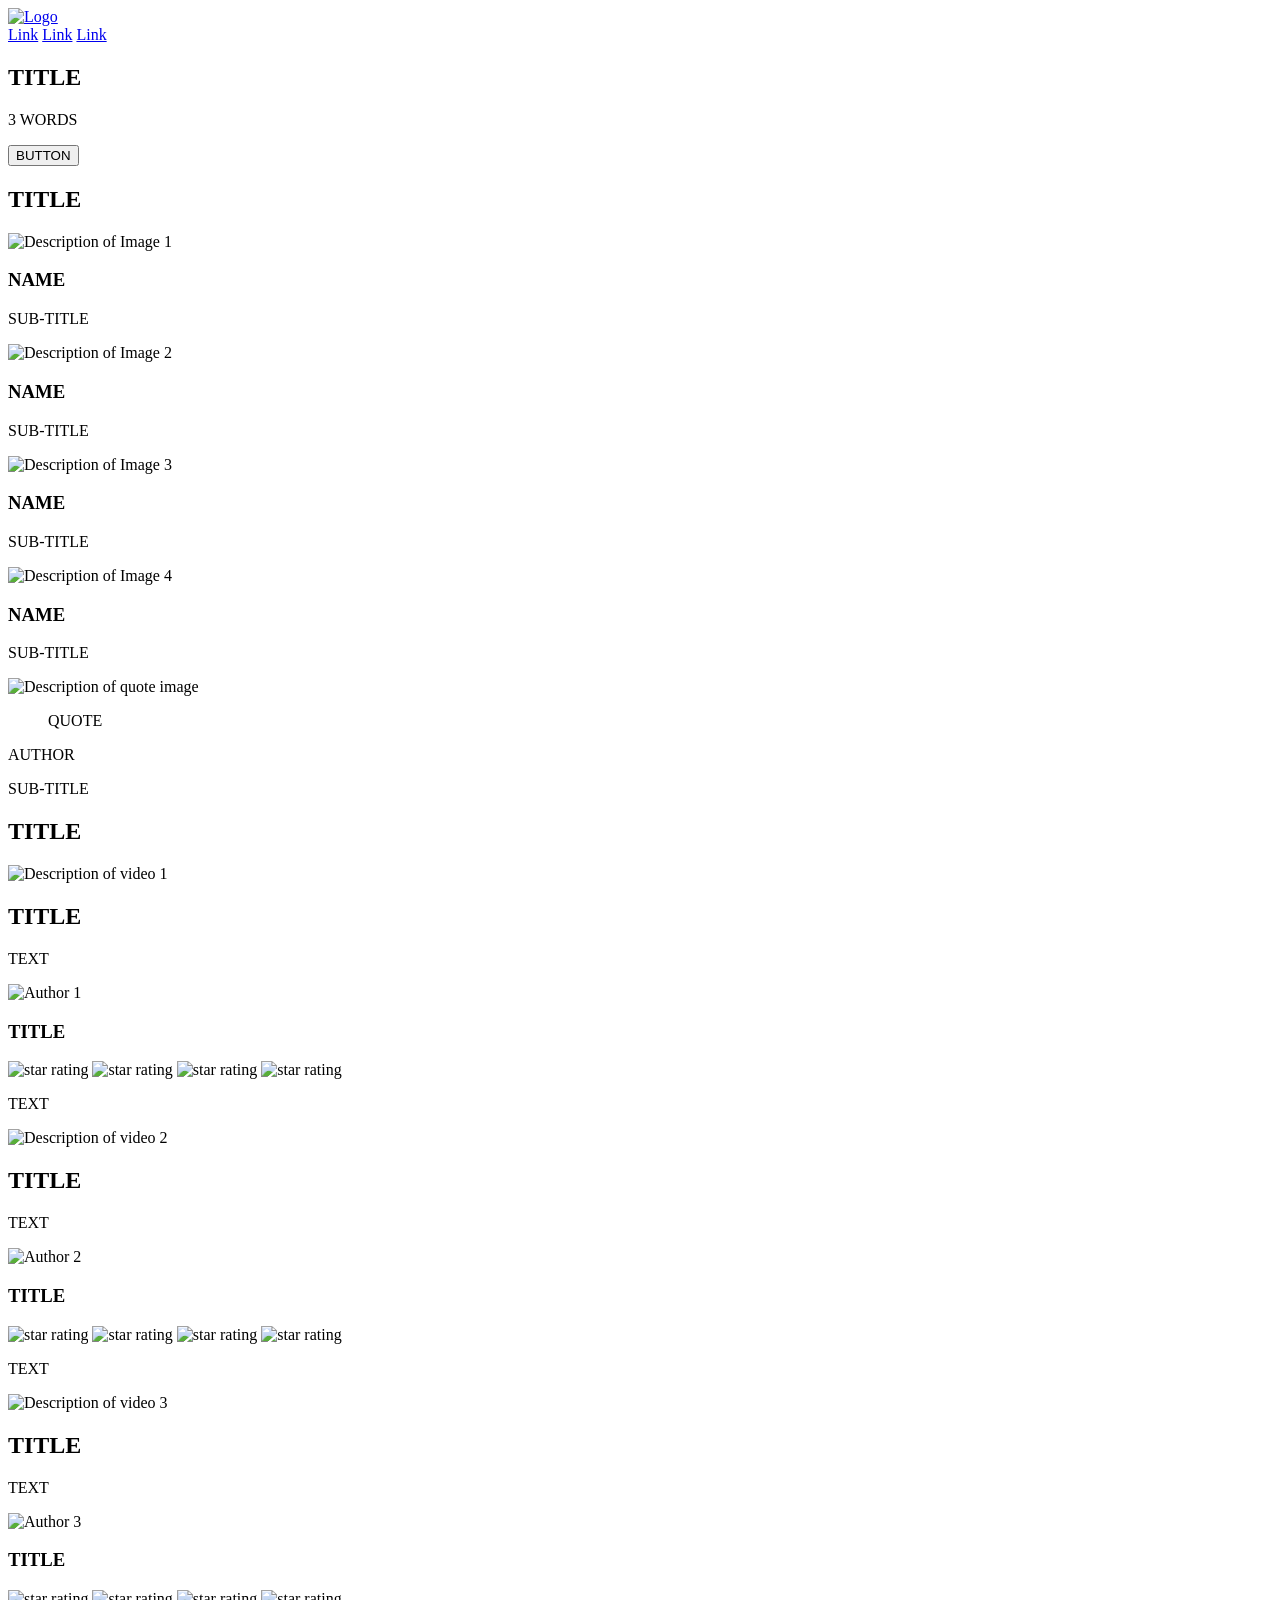
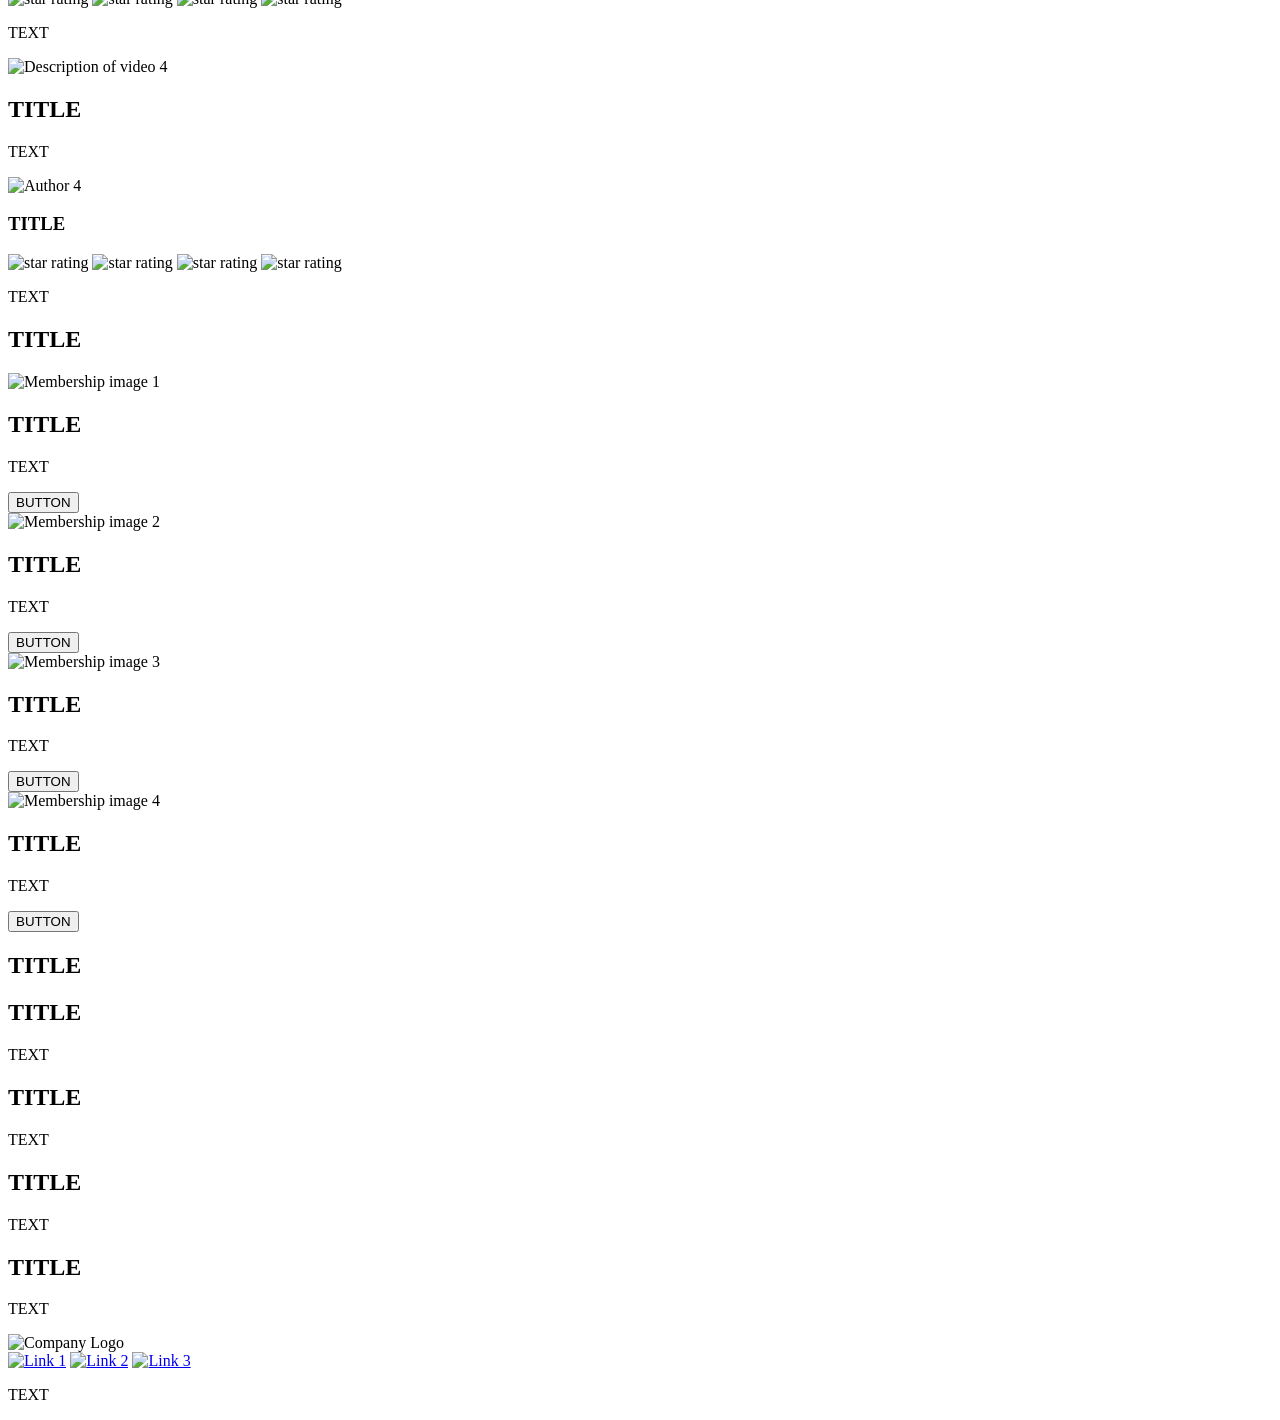
==== css_advanced/index.html @ 9d090d1f "adding exercise 0 css advanced" ====
<!DOCTYPE html>
<html lang="en">
  <head>
    <meta charset="UTF-8" />
    <meta name="viewport" content="width=device-width, initial-scale=1.0" />
    <title>Complete Web Page</title>
  </head>
  <body>
    <header>
      <a href="#">
        <img src="logo.png" alt="Logo" />
      </a>
      <nav>
        <a href="#">Link</a>
        <a href="#">Link</a>
        <a href="#">Link</a>
      </nav>
    </header>
    <main>
      <section>
        <div>
          <h1>TITLE</h1>
          <p>3 WORDS</p>
          <button>BUTTON</button>
        </div>
        <div>
          <h2>TITLE</h2>
          <div>
            <div>
              <img src="image1.jpg" alt="Description of Image 1" />
              <h3>NAME</h3>
              <p>SUB-TITLE</p>
            </div>
            <div>
              <img src="image2.jpg" alt="Description of Image 2" />
              <h3>NAME</h3>
              <p>SUB-TITLE</p>
            </div>
            <div>
              <img src="image3.jpg" alt="Description of Image 3" />
              <h3>NAME</h3>
              <p>SUB-TITLE</p>
            </div>
            <div>
              <img src="image4.jpg" alt="Description of Image 4" />
              <h3>NAME</h3>
              <p>SUB-TITLE</p>
            </div>
          </div>
        </div>
      </section>
      <section>
        <div>
          <img src="quote-image.jpg" alt="Description of quote image" />
          <div>
            <blockquote>QUOTE</blockquote>
            <p>AUTHOR</p>
            <p>SUB-TITLE</p>
          </div>
        </div>
      </section>
      <section>
        <h1>TITLE</h1>
        <div>
          <div>
            <img src="video1-image.jpg" alt="Description of video 1" />
            <h2>TITLE</h2>
            <p>TEXT</p>
            <div>
              <img src="author1.jpg" alt="Author 1" />
              <h3>TITLE</h3>
            </div>
            <div>
              <img src="star.jpg" alt="star rating" />
              <img src="star.jpg" alt="star rating" />
              <img src="star.jpg" alt="star rating" />
              <img src="star.jpg" alt="star rating" />
              <p>TEXT</p>
            </div>
          </div>
          <div>
            <img src="video2-image.jpg" alt="Description of video 2" />
            <h2>TITLE</h2>
            <p>TEXT</p>
            <div>
              <img src="author2.jpg" alt="Author 2" />
              <h3>TITLE</h3>
            </div>
            <div>
              <img src="star.jpg" alt="star rating" />
              <img src="star.jpg" alt="star rating" />
              <img src="star.jpg" alt="star rating" />
              <img src="star.jpg" alt="star rating" />
              <p>TEXT</p>
            </div>
          </div>
          <div>
            <img src="video3-image.jpg" alt="Description of video 3" />
            <h2>TITLE</h2>
            <p>TEXT</p>
            <div>
              <img src="author3.jpg" alt="Author 3" />
              <h3>TITLE</h3>
            </div>
            <div>
              <img src="star.jpg" alt="star rating" />
              <img src="star.jpg" alt="star rating" />
              <img src="star.jpg" alt="star rating" />
              <img src="star.jpg" alt="star rating" />
              <p>TEXT</p>
            </div>
          </div>
          <div>
            <img src="video4-image.jpg" alt="Description of video 4" />
            <h2>TITLE</h2>
            <p>TEXT</p>
            <div>
              <img src="author4.jpg" alt="Author 4" />
              <h3>TITLE</h3>
            </div>
            <div>
              <img src="star.jpg" alt="star rating" />
              <img src="star.jpg" alt="star rating" />
              <img src="star.jpg" alt="star rating" />
              <img src="star.jpg" alt="star rating" />
              <p>TEXT</p>
            </div>
          </div>
        </div>
      </section>
      <section>
        <h1>TITLE</h1>
        <div>
          <div>
            <img src="membership1.jpg" alt="Membership image 1" />
            <h2>TITLE</h2>
            <p>TEXT</p>
            <button>BUTTON</button>
          </div>
          <div>
            <img src="membership2.jpg" alt="Membership image 2" />
            <h2>TITLE</h2>
            <p>TEXT</p>
            <button>BUTTON</button>
          </div>
          <div>
            <img src="membership3.jpg" alt="Membership image 3" />
            <h2>TITLE</h2>
            <p>TEXT</p>
            <button>BUTTON</button>
          </div>
          <div>
            <img src="membership4.jpg" alt="Membership image 4" />
            <h2>TITLE</h2>
            <p>TEXT</p>
            <button>BUTTON</button>
          </div>
        </div>
      </section>
      <section>
        <h1>TITLE</h1>
        <div>
          <div>
            <div>
              <h2>TITLE</h2>
              <p>TEXT</p>
            </div>
            <div>
              <h2>TITLE</h2>
              <p>TEXT</p>
            </div>
          </div>
          <div>
            <div>
              <h2>TITLE</h2>
              <p>TEXT</p>
            </div>
            <div>
              <h2>TITLE</h2>
              <p>TEXT</p>
            </div>
          </div>
        </div>
      </section>
    </main>
    <footer>
      <div>
        <div>
          <img src="logo.png" alt="Company Logo" />
          <div>
            <a href="#"><img src="image1.png" alt="Link 1" /></a>
            <a href="#"><img src="image2.png" alt="Link 2" /></a>
            <a href="#"><img src="image3.png" alt="Link 3" /></a>
          </div>
        </div>
        <p>TEXT</p>
      </div>
    </footer>
  </body>
</html>
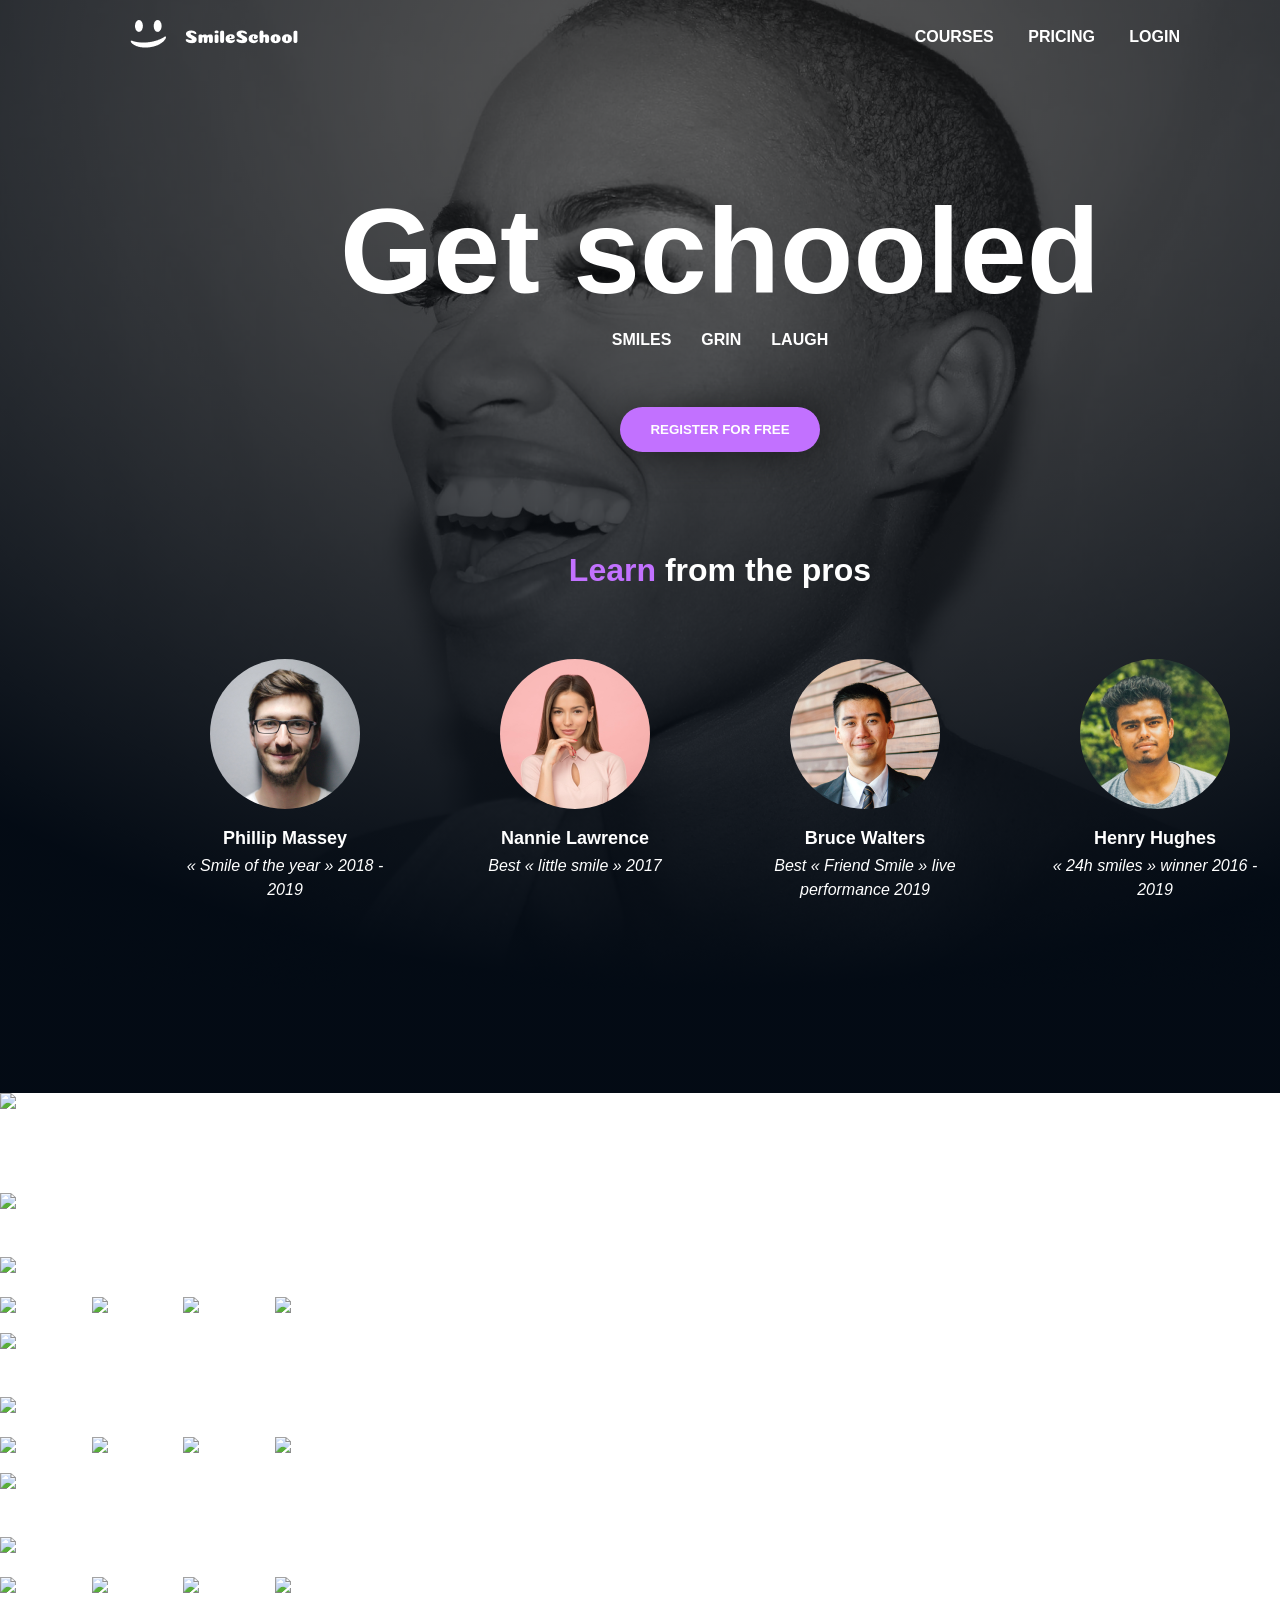
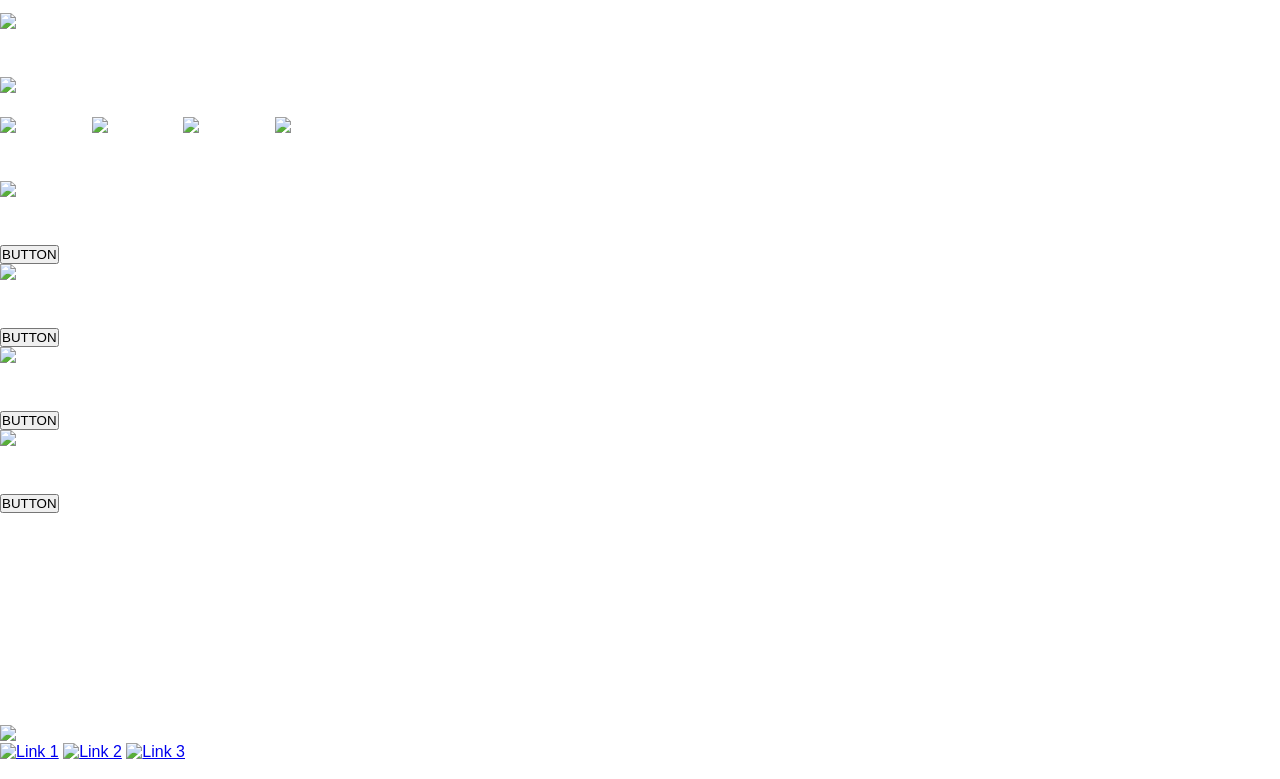
==== commit 8bea210c: "adding exercise 2 css advanced" ====
--- a/css_advanced/index.html
+++ b/css_advanced/index.html
@@ -3,48 +3,55 @@
   <head>
     <meta charset="UTF-8" />
     <meta name="viewport" content="width=device-width, initial-scale=1.0" />
-    <title>Complete Web Page</title>
+    <title>Smile School Website</title>
+    <link rel="stylesheet" href="styles.css" />
   </head>
   <body>
     <header>
-      <a href="#">
-        <img src="logo.png" alt="Logo" />
-      </a>
-      <nav>
-        <a href="#">Link</a>
-        <a href="#">Link</a>
-        <a href="#">Link</a>
-      </nav>
+      <div>
+        <a href="#">
+          <img src="./images/logo.png" alt="Logo" />
+        </a>
+      </div>
+      <div>
+        <a href="#">COURSES</a>
+        <a href="#">PRICING</a>
+        <a href="#">LOGIN</a>
+      </div>
     </header>
     <main>
-      <section>
-        <div>
-          <h1>TITLE</h1>
-          <p>3 WORDS</p>
-          <button>BUTTON</button>
-        </div>
-        <div>
-          <h2>TITLE</h2>
-          <div>
-            <div>
-              <img src="image1.jpg" alt="Description of Image 1" />
-              <h3>NAME</h3>
-              <p>SUB-TITLE</p>
-            </div>
-            <div>
-              <img src="image2.jpg" alt="Description of Image 2" />
-              <h3>NAME</h3>
-              <p>SUB-TITLE</p>
-            </div>
-            <div>
-              <img src="image3.jpg" alt="Description of Image 3" />
-              <h3>NAME</h3>
-              <p>SUB-TITLE</p>
-            </div>
-            <div>
-              <img src="image4.jpg" alt="Description of Image 4" />
-              <h3>NAME</h3>
-              <p>SUB-TITLE</p>
+      <section class="top-section">
+        <div>
+          <h1>Get schooled</h1>
+          <div class="top-section-text">
+            <p>SMILES</p>
+            <p>GRIN</p>
+            <p>LAUGH</p>
+          </div>
+          <button class="register-btn">REGISTER FOR FREE</button>
+        </div>
+        <div class="learn-section">
+          <h2 class="learn-title"><span>Learn</span> from the pros</h2>
+          <div class="pros-container">
+            <div class="pro-card">
+              <img src="./images/philip.png" alt="Phillip Massey" />
+              <h3>Phillip Massey</h3>
+              <p>« Smile of the year » 2018 - 2019</p>
+            </div>
+            <div class="pro-card">
+              <img src="./images/nannie.png" alt="Nannie Lawrence" />
+              <h3>Nannie Lawrence</h3>
+              <p>Best « little smile » 2017</p>
+            </div>
+            <div class="pro-card">
+              <img src="./images/bruce.png" alt="Bruce Walters" />
+              <h3>Bruce Walters</h3>
+              <p>Best « Friend Smile » live performance 2019</p>
+            </div>
+            <div class="pro-card">
+              <img src="./images/henry.png" alt="Henry Hughes" />
+              <h3>Henry Hughes</h3>
+              <p>« 24h smiles » winner 2016 - 2019</p>
             </div>
           </div>
         </div>
--- a/css_advanced/styles.css
+++ b/css_advanced/styles.css
@@ -0,0 +1,152 @@
+/* General Styles */
+
+* {
+  margin: 0;
+  padding: 0;
+  box-sizing: border-box;
+}
+
+/* Body Styles */
+
+body {
+  font-family: "Source Sans Pro", sans-serif;
+  color: white;
+}
+
+/* Header Styles */
+header {
+  padding: 20px 100px;
+  display: flex;
+  justify-content: space-between;
+  align-items: center;
+  position: absolute;
+  width: 100%;
+  z-index: 1;
+}
+
+header img {
+  height: 30px;
+}
+
+header div a {
+  text-decoration: none;
+  color: white;
+  margin-left: 30px;
+  font-weight: 700;
+}
+
+/* Get started section styles */
+main section:first-child {
+  background: linear-gradient(rgba(0, 0, 0, 0.5), rgba(0, 0, 0, 0.5)),
+    url("./images/background.png");
+  background-repeat: no-repeat;
+  background-size: cover;
+  background-position: center;
+  min-height: 100vh;
+  display: flex;
+  flex-direction: column;
+  justify-content: center;
+  align-items: center;
+  text-align: center;
+  position: relative;
+}
+
+main section:first-child h1 {
+  font-size: 120px;
+  font-weight: bold;
+  margin: 0;
+  line-height: 1;
+}
+
+.top-section {
+  background-image: url("./images/Background.png");
+  background-size: cover;
+  background-position: center;
+  background-repeat: no-repeat;
+  position: absolute;
+  width: 1440px;
+  height: 1093px;
+  left: 0px;
+  top: 0px;
+  background: radial-gradient(
+      85.9% 85.9% at 50% 14.1%,
+      rgba(41, 48, 61, 0.0001) 0%,
+      #071629 100%
+    ),
+    #000000;
+  background-blend-mode: normal, color;
+}
+
+.top-section-text {
+  display: flex;
+  justify-content: center;
+  gap: 30px;
+  margin: 20px 0;
+}
+
+.top-section-text p {
+  font-weight: bold;
+  font-size: 16px;
+}
+
+button.register-btn {
+  background: #c271ff;
+  border: none;
+  border-radius: 25px;
+  padding: 15px 30px;
+  color: white;
+  font-weight: bold;
+  margin-top: 38px;
+  cursor: pointer;
+  filter: drop-shadow(0px 2px 20px rgba(0, 0, 0, 0.5));
+}
+
+/* Learn from pros section */
+.learn-section {
+  margin-top: 100px;
+  text-align: center;
+  color: white;
+}
+
+.learn-title {
+  font-size: 32px;
+  margin-bottom: 70px;
+}
+
+.learn-title span {
+  color: #c271ff;
+}
+
+.pros-container {
+  display: flex;
+  justify-content: center;
+  gap: 70px;
+  max-width: 1200px;
+  margin: 0 auto;
+  padding: 0 20px;
+}
+
+.pro-card {
+  width: 220px;
+}
+
+.pro-card img {
+  width: 150px;
+  height: 150px;
+  border-radius: 50%;
+  margin-bottom: 15px;
+  object-fit: cover;
+}
+
+.pro-card h3 {
+  color: white;
+  font-size: 18px;
+  margin-bottom: 5px;
+}
+
+.pro-card p {
+  color: white;
+  font-style: italic;
+  font-size: 16px;
+  line-height: 1.5;
+}
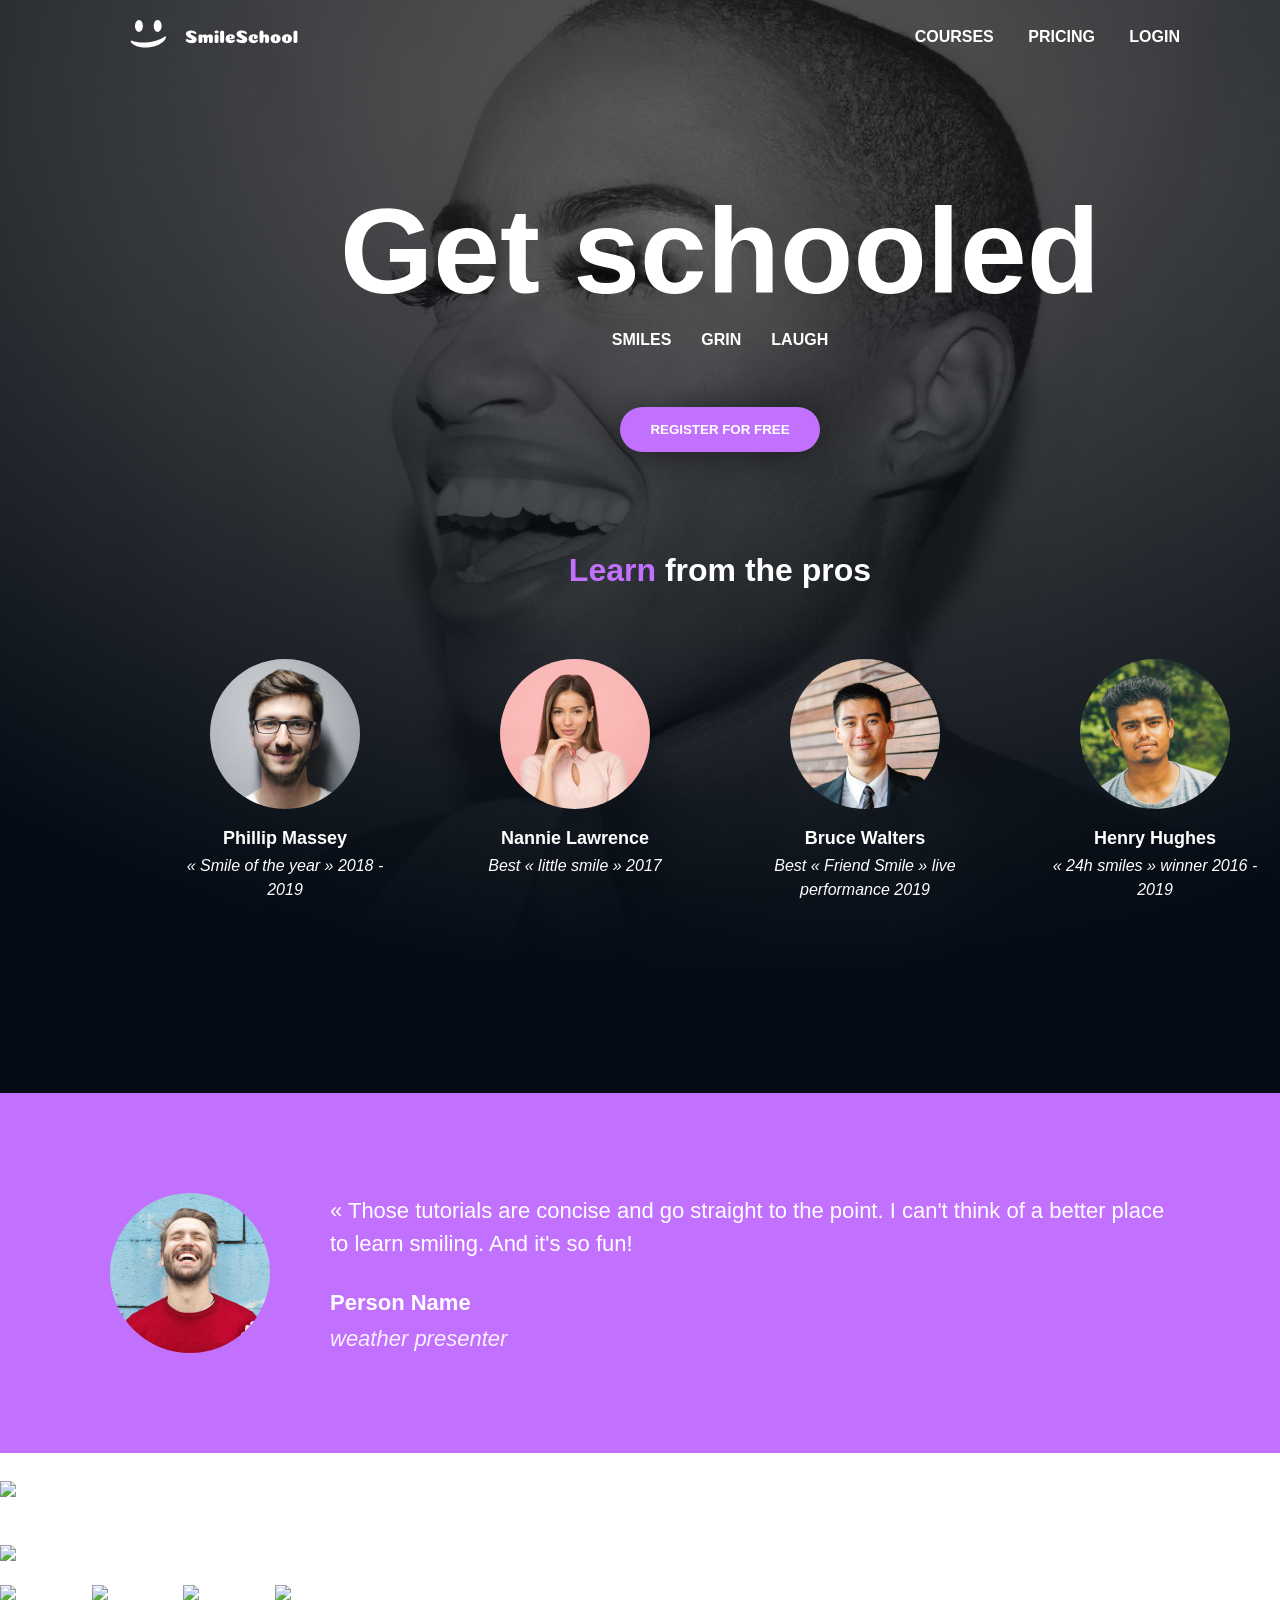
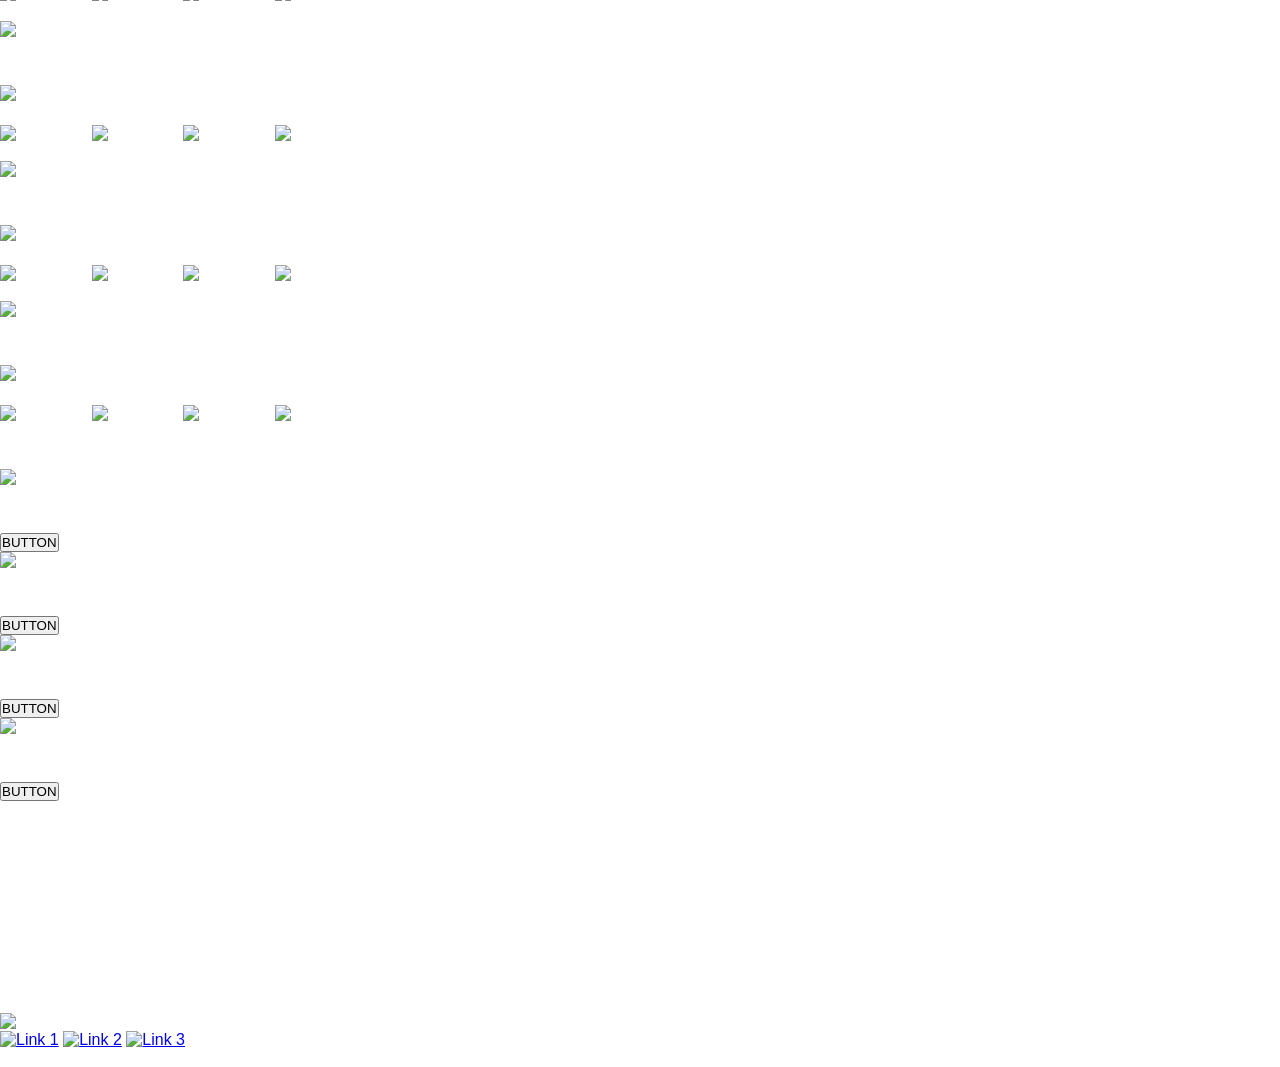
==== commit 9794d605: "adding exercise 3 css advanced" ====
--- a/css_advanced/index.html
+++ b/css_advanced/index.html
@@ -56,13 +56,16 @@
           </div>
         </div>
       </section>
-      <section>
-        <div>
-          <img src="quote-image.jpg" alt="Description of quote image" />
-          <div>
-            <blockquote>QUOTE</blockquote>
-            <p>AUTHOR</p>
-            <p>SUB-TITLE</p>
+      <section class="second-section">
+        <div class="quote-container">
+          <img src="./images/quote.png" alt="Quote Image Guy" />
+          <div class="quote-content">
+            <p class="quote-text">
+              « Those tutorials are concise and go straight to the point. I
+              can't think of a better place to learn smiling. And it's so fun!
+            </p>
+            <p class="author-name">Person Name</p>
+            <p class="author-title">weather presenter</p>
           </div>
         </div>
       </section>
--- a/css_advanced/styles.css
+++ b/css_advanced/styles.css
@@ -14,6 +14,7 @@
 }
 
 /* Header Styles */
+
 header {
   padding: 20px 100px;
   display: flex;
@@ -36,6 +37,7 @@
 }
 
 /* Get started section styles */
+
 main section:first-child {
   background: linear-gradient(rgba(0, 0, 0, 0.5), rgba(0, 0, 0, 0.5)),
     url("./images/background.png");
@@ -102,6 +104,7 @@
 }
 
 /* Learn from pros section */
+
 .learn-section {
   margin-top: 100px;
   text-align: center;
@@ -150,3 +153,48 @@
   font-size: 16px;
   line-height: 1.5;
 }
+
+/* Quote section styles */
+
+.second-section {
+  background: #c271ff;
+  padding: 100px 0;
+}
+
+.quote-container {
+  max-width: 1100px;
+  margin: 0 auto;
+  display: flex;
+  align-items: center;
+  gap: 60px;
+  padding: 0 20px;
+}
+
+.quote-container img {
+  width: 160px;
+  height: 160px;
+  border-radius: 50%;
+  object-fit: cover;
+}
+
+.quote-content {
+  flex: 1;
+}
+
+.quote-text {
+  font-size: 22px;
+  line-height: 1.5;
+  margin-bottom: 30px;
+}
+
+.author-name {
+  font-weight: bold;
+  font-size: 22px;
+  margin-bottom: 10px;
+}
+
+.author-title {
+  font-style: italic;
+  font-size: 22px;
+  opacity: 0.9;
+}
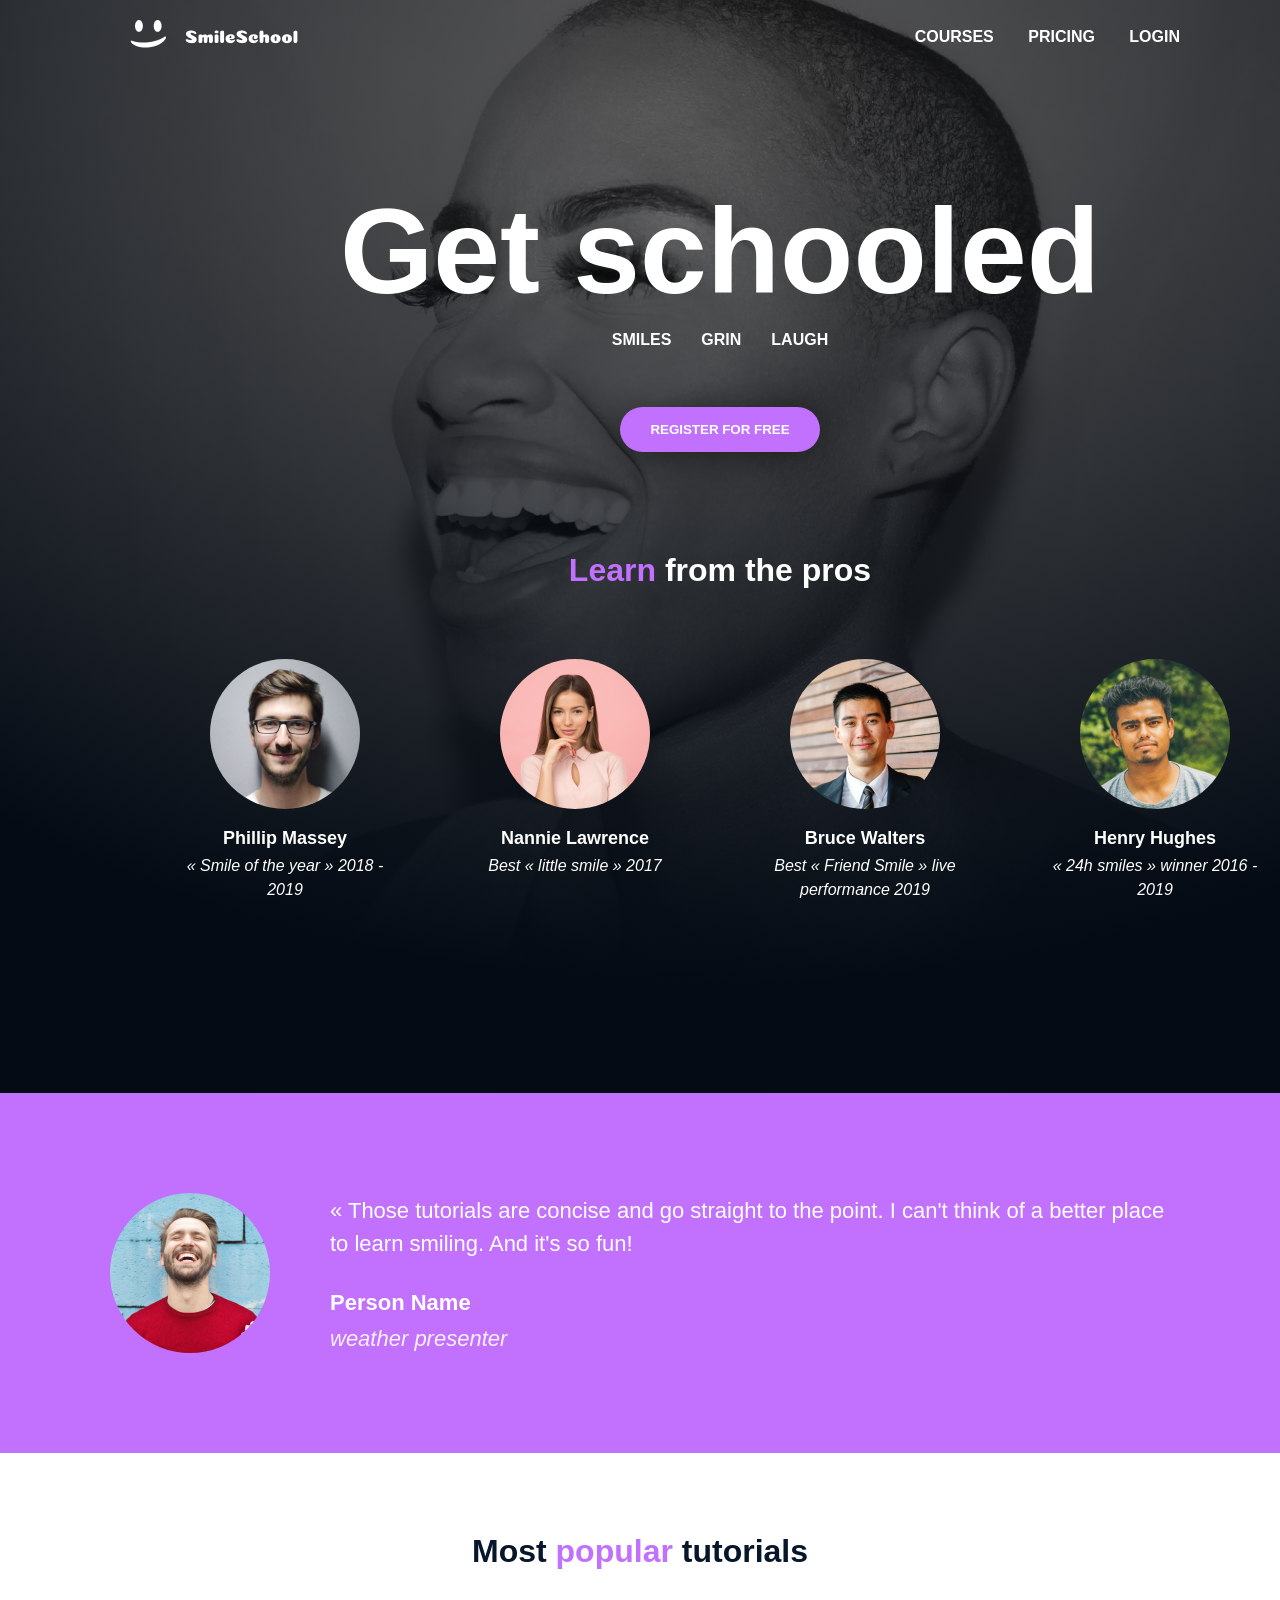
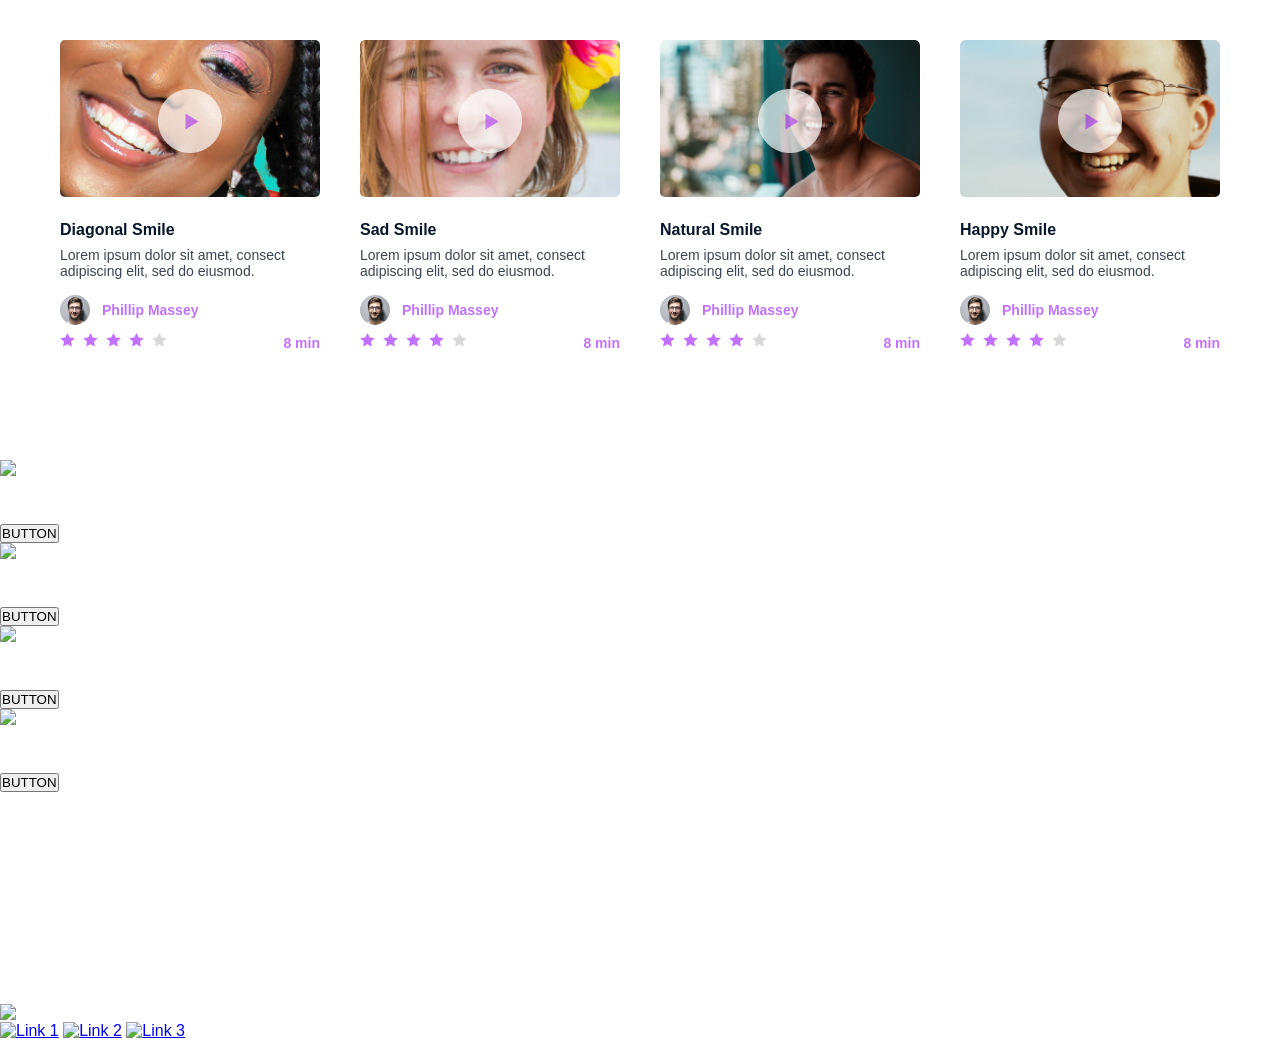
==== commit 1759dfbe: "adding exercise 4 css advanced" ====
--- a/css_advanced/index.html
+++ b/css_advanced/index.html
@@ -34,22 +34,22 @@
           <h2 class="learn-title"><span>Learn</span> from the pros</h2>
           <div class="pros-container">
             <div class="pro-card">
-              <img src="./images/philip.png" alt="Phillip Massey" />
+              <img src="./images/image1.png" alt="Phillip Massey" />
               <h3>Phillip Massey</h3>
               <p>« Smile of the year » 2018 - 2019</p>
             </div>
             <div class="pro-card">
-              <img src="./images/nannie.png" alt="Nannie Lawrence" />
+              <img src="./images/image2.png" alt="Nannie Lawrence" />
               <h3>Nannie Lawrence</h3>
               <p>Best « little smile » 2017</p>
             </div>
             <div class="pro-card">
-              <img src="./images/bruce.png" alt="Bruce Walters" />
+              <img src="./images/image3.png" alt="Bruce Walters" />
               <h3>Bruce Walters</h3>
               <p>Best « Friend Smile » live performance 2019</p>
             </div>
             <div class="pro-card">
-              <img src="./images/henry.png" alt="Henry Hughes" />
+              <img src="./images/image4.png" alt="Henry Hughes" />
               <h3>Henry Hughes</h3>
               <p>« 24h smiles » winner 2016 - 2019</p>
             </div>
@@ -69,71 +69,91 @@
           </div>
         </div>
       </section>
-      <section>
-        <h1>TITLE</h1>
-        <div>
-          <div>
-            <img src="video1-image.jpg" alt="Description of video 1" />
-            <h2>TITLE</h2>
-            <p>TEXT</p>
-            <div>
-              <img src="author1.jpg" alt="Author 1" />
-              <h3>TITLE</h3>
-            </div>
-            <div>
-              <img src="star.jpg" alt="star rating" />
-              <img src="star.jpg" alt="star rating" />
-              <img src="star.jpg" alt="star rating" />
-              <img src="star.jpg" alt="star rating" />
-              <p>TEXT</p>
-            </div>
-          </div>
-          <div>
-            <img src="video2-image.jpg" alt="Description of video 2" />
-            <h2>TITLE</h2>
-            <p>TEXT</p>
-            <div>
-              <img src="author2.jpg" alt="Author 2" />
-              <h3>TITLE</h3>
-            </div>
-            <div>
-              <img src="star.jpg" alt="star rating" />
-              <img src="star.jpg" alt="star rating" />
-              <img src="star.jpg" alt="star rating" />
-              <img src="star.jpg" alt="star rating" />
-              <p>TEXT</p>
-            </div>
-          </div>
-          <div>
-            <img src="video3-image.jpg" alt="Description of video 3" />
-            <h2>TITLE</h2>
-            <p>TEXT</p>
-            <div>
-              <img src="author3.jpg" alt="Author 3" />
-              <h3>TITLE</h3>
-            </div>
-            <div>
-              <img src="star.jpg" alt="star rating" />
-              <img src="star.jpg" alt="star rating" />
-              <img src="star.jpg" alt="star rating" />
-              <img src="star.jpg" alt="star rating" />
-              <p>TEXT</p>
-            </div>
-          </div>
-          <div>
-            <img src="video4-image.jpg" alt="Description of video 4" />
-            <h2>TITLE</h2>
-            <p>TEXT</p>
-            <div>
-              <img src="author4.jpg" alt="Author 4" />
-              <h3>TITLE</h3>
-            </div>
-            <div>
-              <img src="star.jpg" alt="star rating" />
-              <img src="star.jpg" alt="star rating" />
-              <img src="star.jpg" alt="star rating" />
-              <img src="star.jpg" alt="star rating" />
-              <p>TEXT</p>
+      <section class="tutorial-section">
+        <h1>Most <span>popular</span> tutorials</h1>
+        <div class="tutorials-container">
+          <div class="tutorial-card">
+            <div class="tutorial-preview">
+              <img src="./images/tut1.png" alt="Tutorial Image 1" />
+              <img src="./images/play.png" alt="Play" class="play-icon" />
+            </div>
+            <h2>Diagonal Smile</h2>
+            <p class="tutorial-description">
+              Lorem ipsum dolor sit amet, consect adipiscing elit, sed do
+              eiusmod.
+            </p>
+            <div class="author-info">
+              <img src="./images/tutauthor.png" alt="Phillip Massey" />
+              <h3>Phillip Massey</h3>
+            </div>
+            <div class="tutorial-statistics">
+              <div class="rating">
+                <img src="./images/stars.png" alt="stars" />
+              </div>
+              <p class="duration">8 min</p>
+            </div>
+          </div>
+          <div class="tutorial-card">
+            <div class="tutorial-preview">
+              <img src="./images/tut2.png" alt="Tutorial Image 2" />
+              <img src="./images/play.png" alt="Play" class="play-icon" />
+            </div>
+            <h2>Sad Smile</h2>
+            <p class="tutorial-description">
+              Lorem ipsum dolor sit amet, consect adipiscing elit, sed do
+              eiusmod.
+            </p>
+            <div class="author-info">
+              <img src="./images/tutauthor.png" alt="Phillip Massey" />
+              <h3>Phillip Massey</h3>
+            </div>
+            <div class="tutorial-statistics">
+              <div class="rating">
+                <img src="./images/stars.png" alt="stars" />
+              </div>
+              <p class="duration">8 min</p>
+            </div>
+          </div>
+          <div class="tutorial-card">
+            <div class="tutorial-preview">
+              <img src="./images/tut3.png" alt="Tutorial Image 3" />
+              <img src="./images/play.png" alt="Play" class="play-icon" />
+            </div>
+            <h2>Natural Smile</h2>
+            <p class="tutorial-description">
+              Lorem ipsum dolor sit amet, consect adipiscing elit, sed do
+              eiusmod.
+            </p>
+            <div class="author-info">
+              <img src="./images/tutauthor.png" alt="Phillip Massey" />
+              <h3>Phillip Massey</h3>
+            </div>
+            <div class="tutorial-statistics">
+              <div class="rating">
+                <img src="./images/stars.png" alt="stars" />
+              </div>
+              <p class="duration">8 min</p>
+            </div>
+          </div>
+          <div class="tutorial-card">
+            <div class="tutorial-preview">
+              <img src="./images/tut4.png" alt="Tutorial Image 4" />
+              <img src="./images/play.png" alt="Play" class="play-icon" />
+            </div>
+            <h2>Happy Smile</h2>
+            <p class="tutorial-description">
+              Lorem ipsum dolor sit amet, consect adipiscing elit, sed do
+              eiusmod.
+            </p>
+            <div class="author-info">
+              <img src="./images/tutauthor.png" alt="Phillip Massey" />
+              <h3>Phillip Massey</h3>
+            </div>
+            <div class="tutorial-statistics">
+              <div class="rating">
+                <img src="./images/stars.png" alt="stars" />
+              </div>
+              <p class="duration">8 min</p>
             </div>
           </div>
         </div>
--- a/css_advanced/styles.css
+++ b/css_advanced/styles.css
@@ -198,3 +198,101 @@
   font-size: 22px;
   opacity: 0.9;
 }
+
+/* Tutorials section styles */
+
+.tutorial-section {
+  padding: 80px 0;
+  color: #071629;
+  text-align: center;
+}
+
+.tutorial-section h1 {
+  font-size: 32px;
+  margin-bottom: 70px;
+}
+
+.tutorial-section h1 span {
+  color: #c271ff;
+}
+
+.tutorials-container {
+  display: grid;
+  grid-template-columns: repeat(4, 1fr);
+  gap: 40px;
+  max-width: 1200px;
+  margin: 0 auto;
+  padding: 0 20px;
+}
+
+.tutorial-card {
+  text-align: left;
+}
+
+.tutorial-preview {
+  position: relative;
+  margin-bottom: 20px;
+}
+
+.tutorial-preview img {
+  width: 100%;
+  height: auto;
+  border-radius: 5px;
+}
+
+.play-icon {
+  position: absolute;
+  top: 50%;
+  left: 50%;
+  transform: translate(-50%, -50%);
+  width: 64px !important;
+  height: 64px;
+  opacity: 0.8;
+}
+
+.tutorial-card h2 {
+  font-size: 16px;
+  font-weight: bold;
+  margin-bottom: 8px;
+}
+
+.tutorial-description {
+  font-size: 14px;
+  color: rgba(7, 22, 41, 0.8);
+  margin-bottom: 16px;
+}
+
+.author-info {
+  display: flex;
+  align-items: center;
+  gap: 12px;
+  margin-bottom: 8px;
+}
+
+.author-info img {
+  width: 30px;
+  height: 30px;
+  border-radius: 50%;
+}
+
+.author-info h3 {
+  color: #c271ff;
+  font-size: 14px;
+  font-weight: 600;
+}
+
+.tutorial-statistics {
+  display: flex;
+  justify-content: space-between;
+  align-items: center;
+}
+
+.rating img {
+  height: 15px;
+}
+
+.duration {
+  color: #c271ff;
+  font-size: 14px;
+  font-weight: 600;
+}
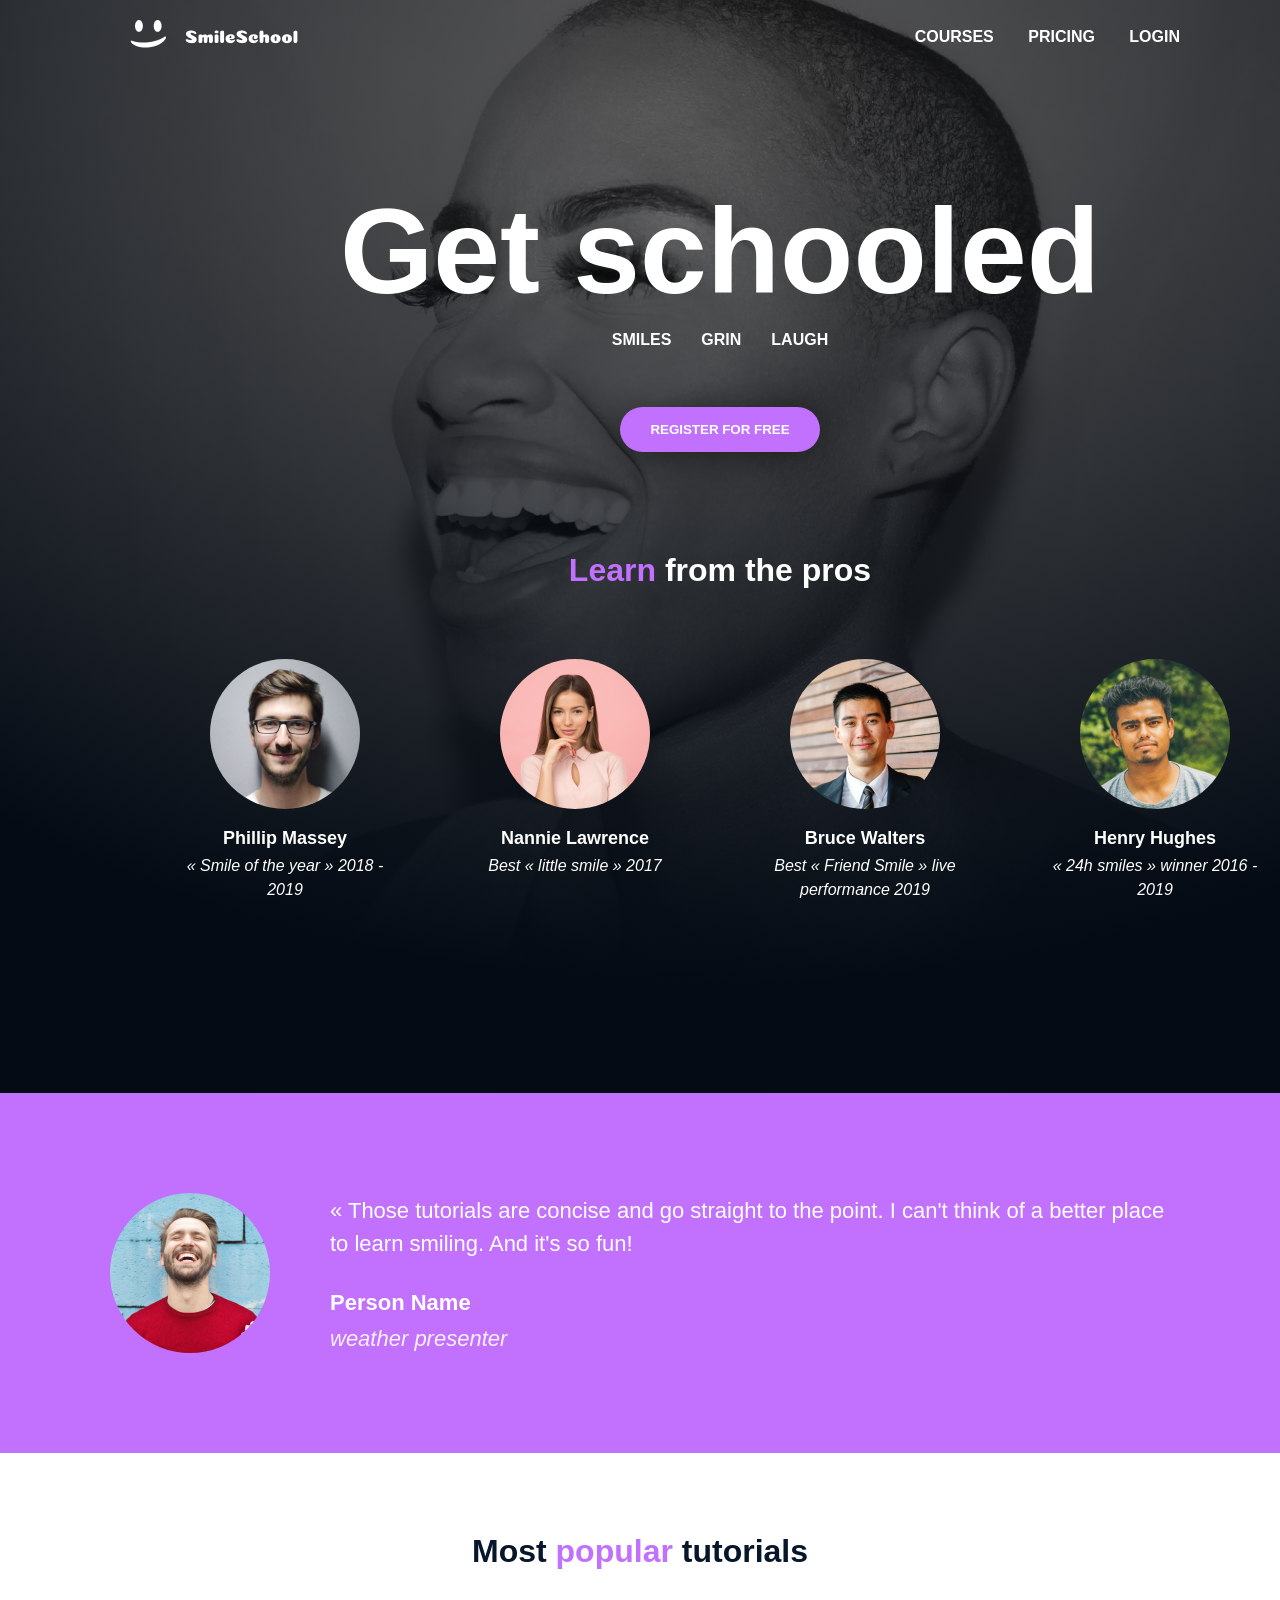
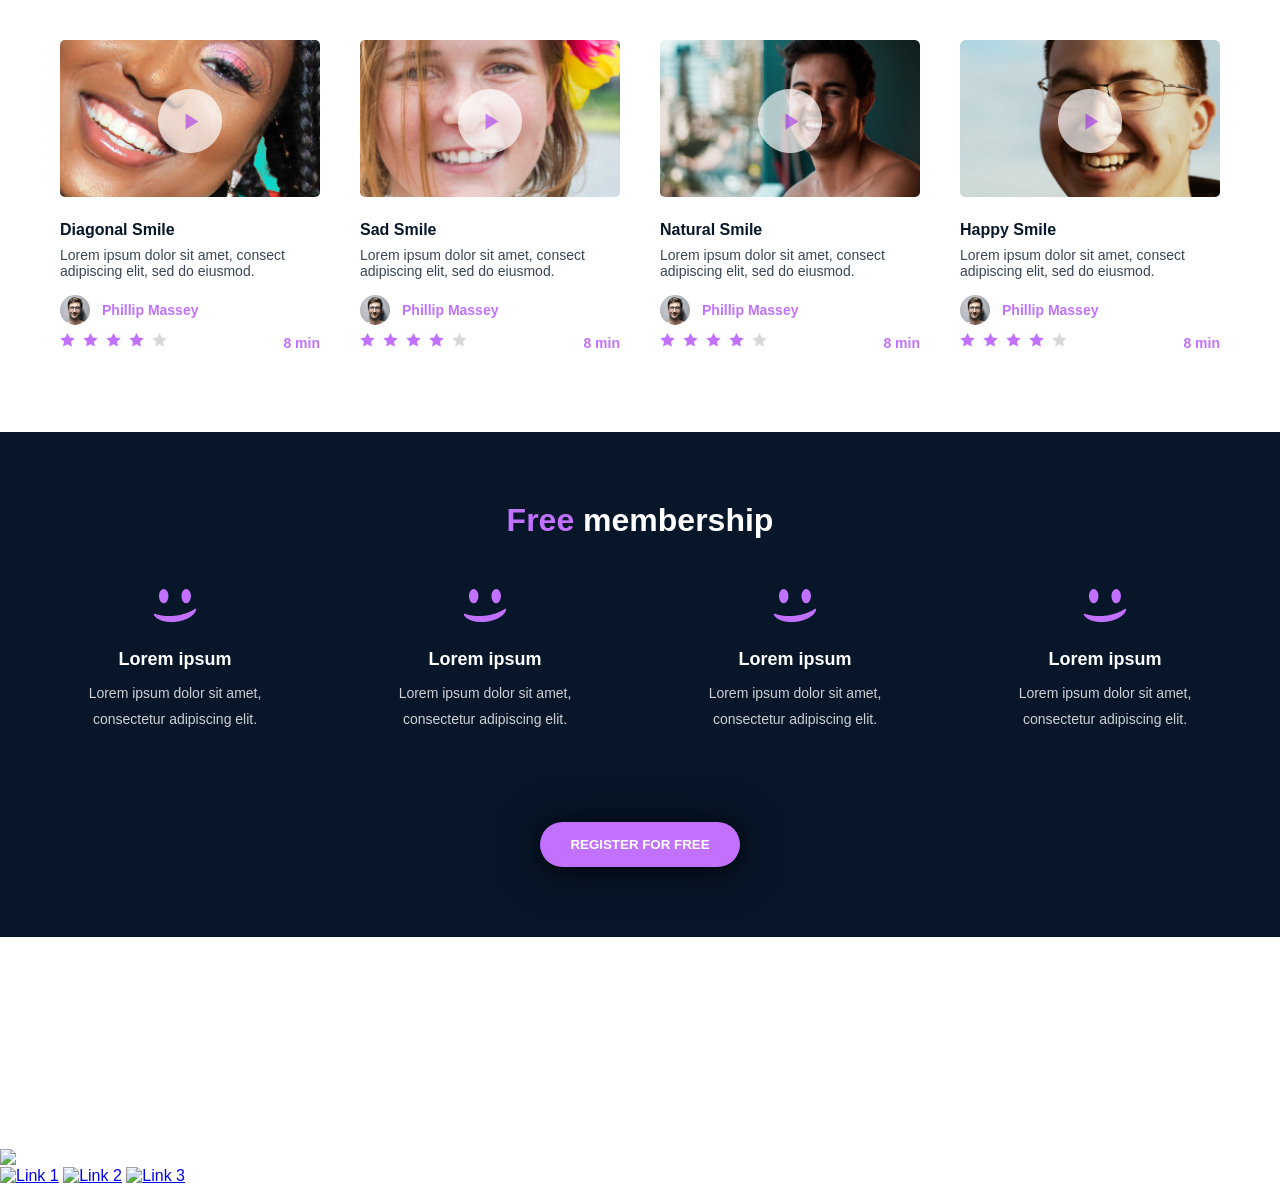
==== commit 80172462: "adding exercise 5 css advanced" ====
--- a/css_advanced/index.html
+++ b/css_advanced/index.html
@@ -158,34 +158,31 @@
           </div>
         </div>
       </section>
-      <section>
-        <h1>TITLE</h1>
-        <div>
-          <div>
-            <img src="membership1.jpg" alt="Membership image 1" />
-            <h2>TITLE</h2>
-            <p>TEXT</p>
-            <button>BUTTON</button>
-          </div>
-          <div>
-            <img src="membership2.jpg" alt="Membership image 2" />
-            <h2>TITLE</h2>
-            <p>TEXT</p>
-            <button>BUTTON</button>
-          </div>
-          <div>
-            <img src="membership3.jpg" alt="Membership image 3" />
-            <h2>TITLE</h2>
-            <p>TEXT</p>
-            <button>BUTTON</button>
-          </div>
-          <div>
-            <img src="membership4.jpg" alt="Membership image 4" />
-            <h2>TITLE</h2>
-            <p>TEXT</p>
-            <button>BUTTON</button>
-          </div>
-        </div>
+      <section class="membership-section">
+        <h1><span>Free</span> membership</h1>
+        <div class="membership-container">
+          <div class="membership-item">
+            <img src="./images/smile.png" alt="Membership Image 1" />
+            <h2>Lorem ipsum</h2>
+            <p>Lorem ipsum dolor sit amet, consectetur adipiscing elit.</p>
+          </div>
+          <div class="membership-item">
+            <img src="./images/smile.png" alt="Membership Image 1" />
+            <h2>Lorem ipsum</h2>
+            <p>Lorem ipsum dolor sit amet, consectetur adipiscing elit.</p>
+          </div>
+          <div class="membership-item">
+            <img src="./images/smile.png" alt="Membership Image 1" />
+            <h2>Lorem ipsum</h2>
+            <p>Lorem ipsum dolor sit amet, consectetur adipiscing elit.</p>
+          </div>
+          <div class="membership-item">
+            <img src="./images/smile.png" alt="Membership Image 1" />
+            <h2>Lorem ipsum</h2>
+            <p>Lorem ipsum dolor sit amet, consectetur adipiscing elit.</p>
+          </div>
+        </div>
+        <button class="register-btn">REGISTER FOR FREE</button>
       </section>
       <section>
         <h1>TITLE</h1>
--- a/css_advanced/styles.css
+++ b/css_advanced/styles.css
@@ -296,3 +296,61 @@
   font-size: 14px;
   font-weight: 600;
 }
+
+/* Membership section styles */
+
+.membership-section {
+  background: #071629;
+  padding: 70px 0;
+  text-align: center;
+}
+
+.membership-section h1 {
+  font-size: 32px;
+  margin-bottom: 50px;
+}
+
+.membership-section h1 span {
+  color: #c271ff;
+}
+
+.membership-container {
+  display: grid;
+  grid-template-columns: repeat(4, 1fr);
+  gap: 80px;
+  max-width: 1200px;
+  margin: 0 auto 70px;
+  padding: 0 20px;
+}
+
+.membership-item {
+  color: white;
+}
+
+.membership-item img {
+  width: 45px;
+  margin-bottom: 20px;
+}
+
+.membership-item h2 {
+  font-size: 18px;
+  margin-bottom: 10px;
+}
+
+.membership-item p {
+  font-size: 14px;
+  line-height: 26px;
+  opacity: 0.8;
+}
+
+.membership-section .register-btn {
+  background: #c271ff;
+  border: none;
+  border-radius: 25px;
+  padding: 15px 30px;
+  color: white;
+  font-weight: bold;
+  cursor: pointer;
+  box-shadow: 0px 2px 20px rgba(0, 0, 0, 0.5);
+  margin-top: 20px;
+}
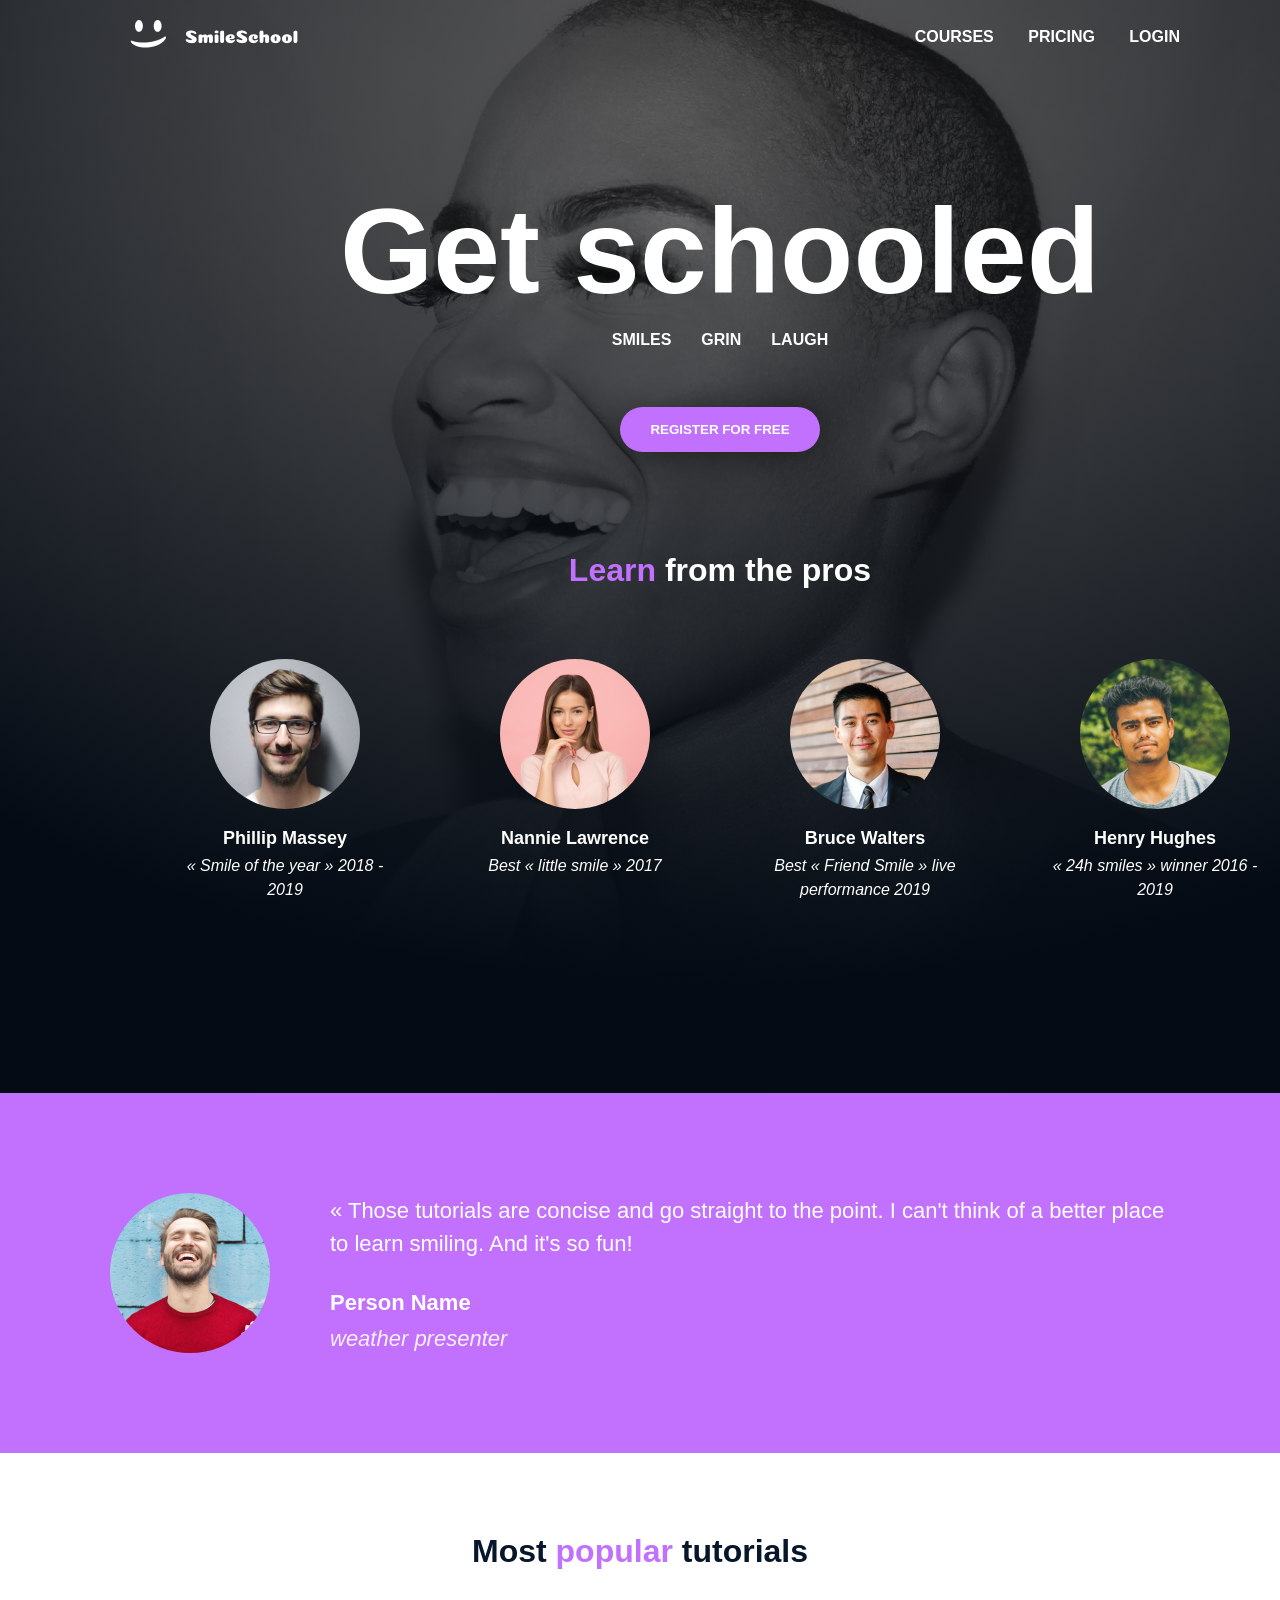
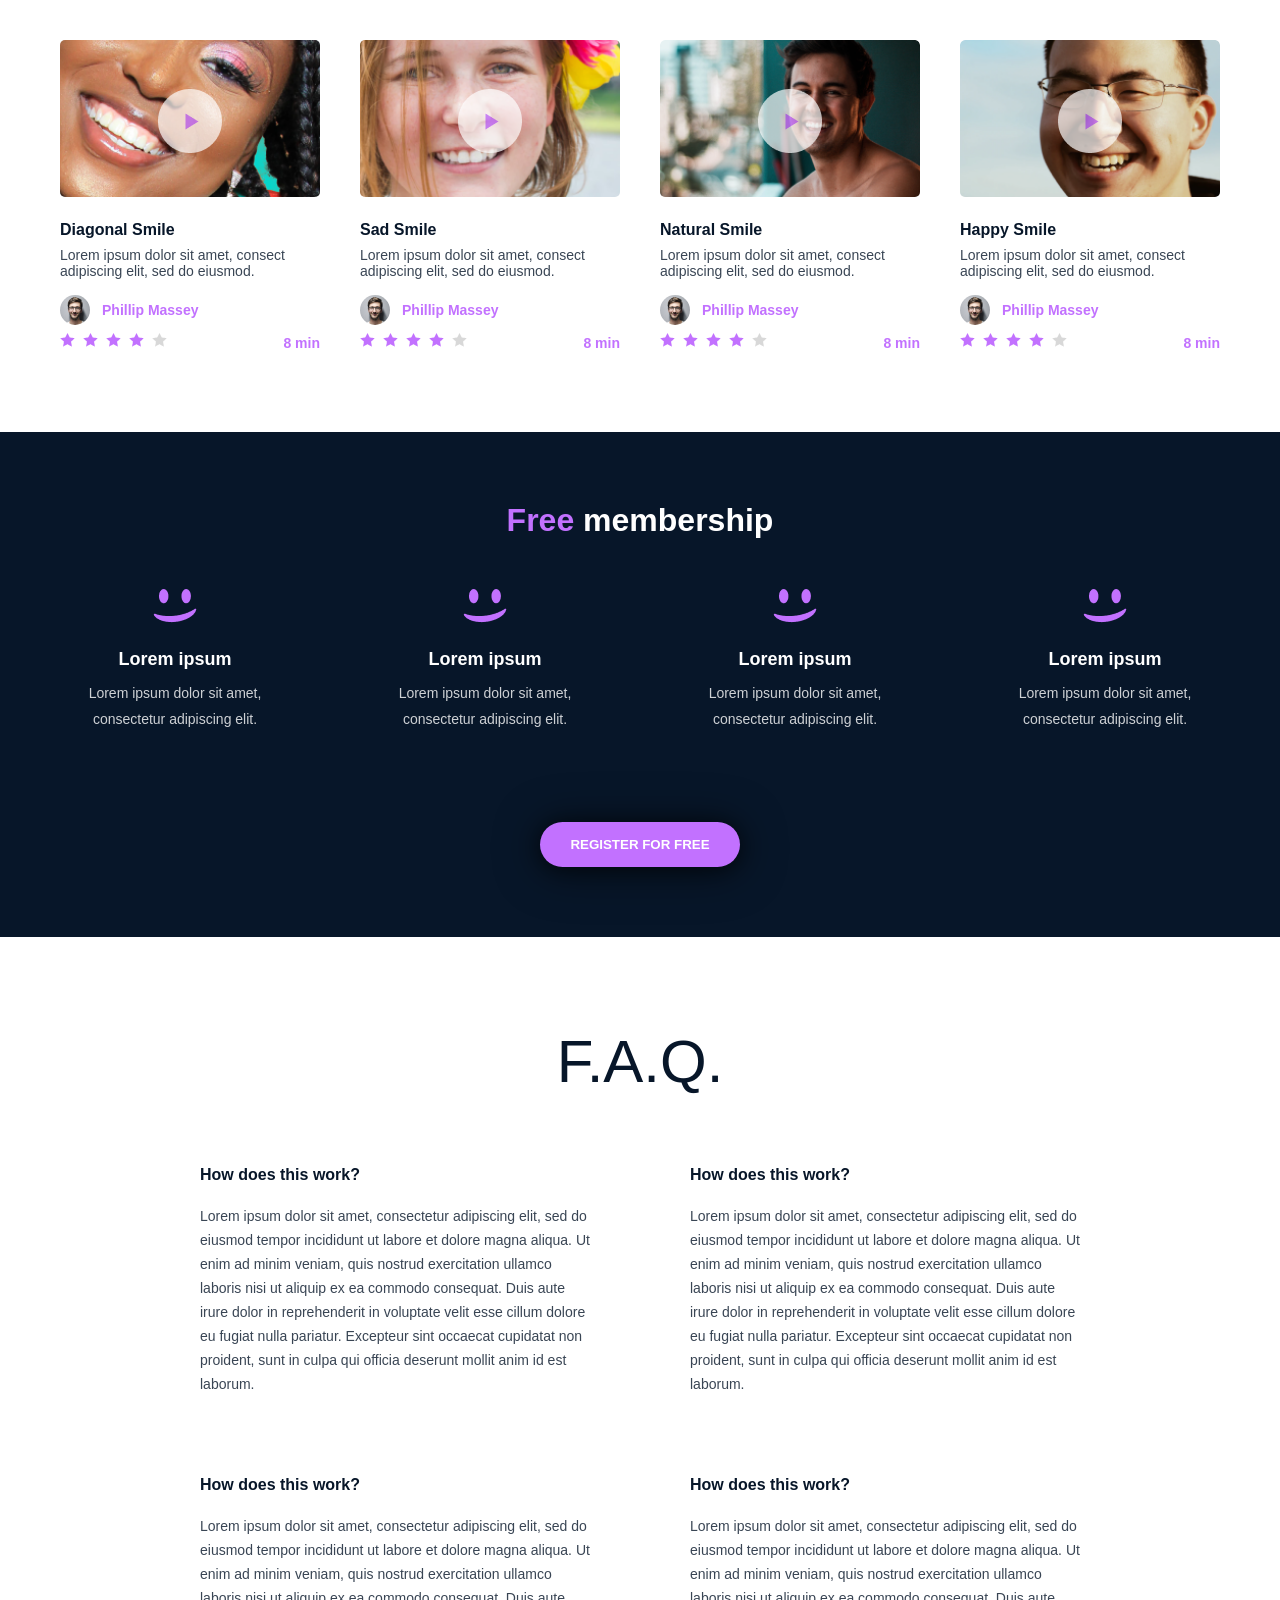
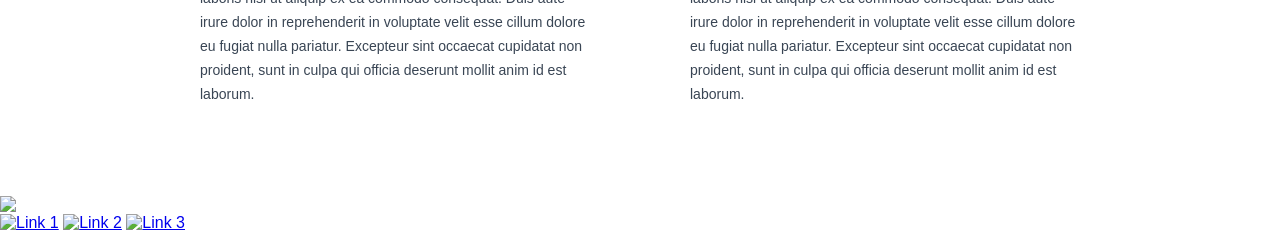
==== commit 56be427c: "adding exercise 6 css advanced" ====
--- a/css_advanced/index.html
+++ b/css_advanced/index.html
@@ -184,27 +184,59 @@
         </div>
         <button class="register-btn">REGISTER FOR FREE</button>
       </section>
-      <section>
-        <h1>TITLE</h1>
-        <div>
-          <div>
-            <div>
-              <h2>TITLE</h2>
-              <p>TEXT</p>
-            </div>
-            <div>
-              <h2>TITLE</h2>
-              <p>TEXT</p>
-            </div>
-          </div>
-          <div>
-            <div>
-              <h2>TITLE</h2>
-              <p>TEXT</p>
-            </div>
-            <div>
-              <h2>TITLE</h2>
-              <p>TEXT</p>
+      <section class="faq-section">
+        <h1>F.A.Q.</h1>
+        <div class="faq-container">
+          <div class="faq-row">
+            <div class="faq-item">
+              <h2>How does this work?</h2>
+              <p>
+                Lorem ipsum dolor sit amet, consectetur adipiscing elit, sed do
+                eiusmod tempor incididunt ut labore et dolore magna aliqua. Ut
+                enim ad minim veniam, quis nostrud exercitation ullamco laboris
+                nisi ut aliquip ex ea commodo consequat. Duis aute irure dolor
+                in reprehenderit in voluptate velit esse cillum dolore eu fugiat
+                nulla pariatur. Excepteur sint occaecat cupidatat non proident,
+                sunt in culpa qui officia deserunt mollit anim id est laborum.
+              </p>
+            </div>
+            <div class="faq-item">
+              <h2>How does this work?</h2>
+              <p>
+                Lorem ipsum dolor sit amet, consectetur adipiscing elit, sed do
+                eiusmod tempor incididunt ut labore et dolore magna aliqua. Ut
+                enim ad minim veniam, quis nostrud exercitation ullamco laboris
+                nisi ut aliquip ex ea commodo consequat. Duis aute irure dolor
+                in reprehenderit in voluptate velit esse cillum dolore eu fugiat
+                nulla pariatur. Excepteur sint occaecat cupidatat non proident,
+                sunt in culpa qui officia deserunt mollit anim id est laborum.
+              </p>
+            </div>
+          </div>
+          <div class="faq-row">
+            <div class="faq-item">
+              <h2>How does this work?</h2>
+              <p>
+                Lorem ipsum dolor sit amet, consectetur adipiscing elit, sed do
+                eiusmod tempor incididunt ut labore et dolore magna aliqua. Ut
+                enim ad minim veniam, quis nostrud exercitation ullamco laboris
+                nisi ut aliquip ex ea commodo consequat. Duis aute irure dolor
+                in reprehenderit in voluptate velit esse cillum dolore eu fugiat
+                nulla pariatur. Excepteur sint occaecat cupidatat non proident,
+                sunt in culpa qui officia deserunt mollit anim id est laborum.
+              </p>
+            </div>
+            <div class="faq-item">
+              <h2>How does this work?</h2>
+              <p>
+                Lorem ipsum dolor sit amet, consectetur adipiscing elit, sed do
+                eiusmod tempor incididunt ut labore et dolore magna aliqua. Ut
+                enim ad minim veniam, quis nostrud exercitation ullamco laboris
+                nisi ut aliquip ex ea commodo consequat. Duis aute irure dolor
+                in reprehenderit in voluptate velit esse cillum dolore eu fugiat
+                nulla pariatur. Excepteur sint occaecat cupidatat non proident,
+                sunt in culpa qui officia deserunt mollit anim id est laborum.
+              </p>
             </div>
           </div>
         </div>
--- a/css_advanced/styles.css
+++ b/css_advanced/styles.css
@@ -354,3 +354,51 @@
   box-shadow: 0px 2px 20px rgba(0, 0, 0, 0.5);
   margin-top: 20px;
 }
+
+/* FAQ section styles */
+
+.faq-section {
+  padding: 90px 0;
+  background: white;
+}
+
+.faq-section h1 {
+  color: #071629;
+  font-size: 60px;
+  font-weight: 300;
+  text-align: center;
+  margin-bottom: 70px;
+}
+
+.faq-container {
+  max-width: 920px;
+  margin: 0 auto;
+  padding: 0 20px;
+}
+
+.faq-row {
+  display: flex;
+  gap: 100px;
+  margin-bottom: 80px;
+}
+
+.faq-row:last-child {
+  margin-bottom: 0;
+}
+
+.faq-item {
+  flex: 1;
+}
+
+.faq-item h2 {
+  color: #071629;
+  font-size: 16px;
+  font-weight: bold;
+  margin-bottom: 20px;
+}
+
+.faq-item p {
+  color: rgba(7, 22, 41, 0.8);
+  font-size: 14px;
+  line-height: 24px;
+}
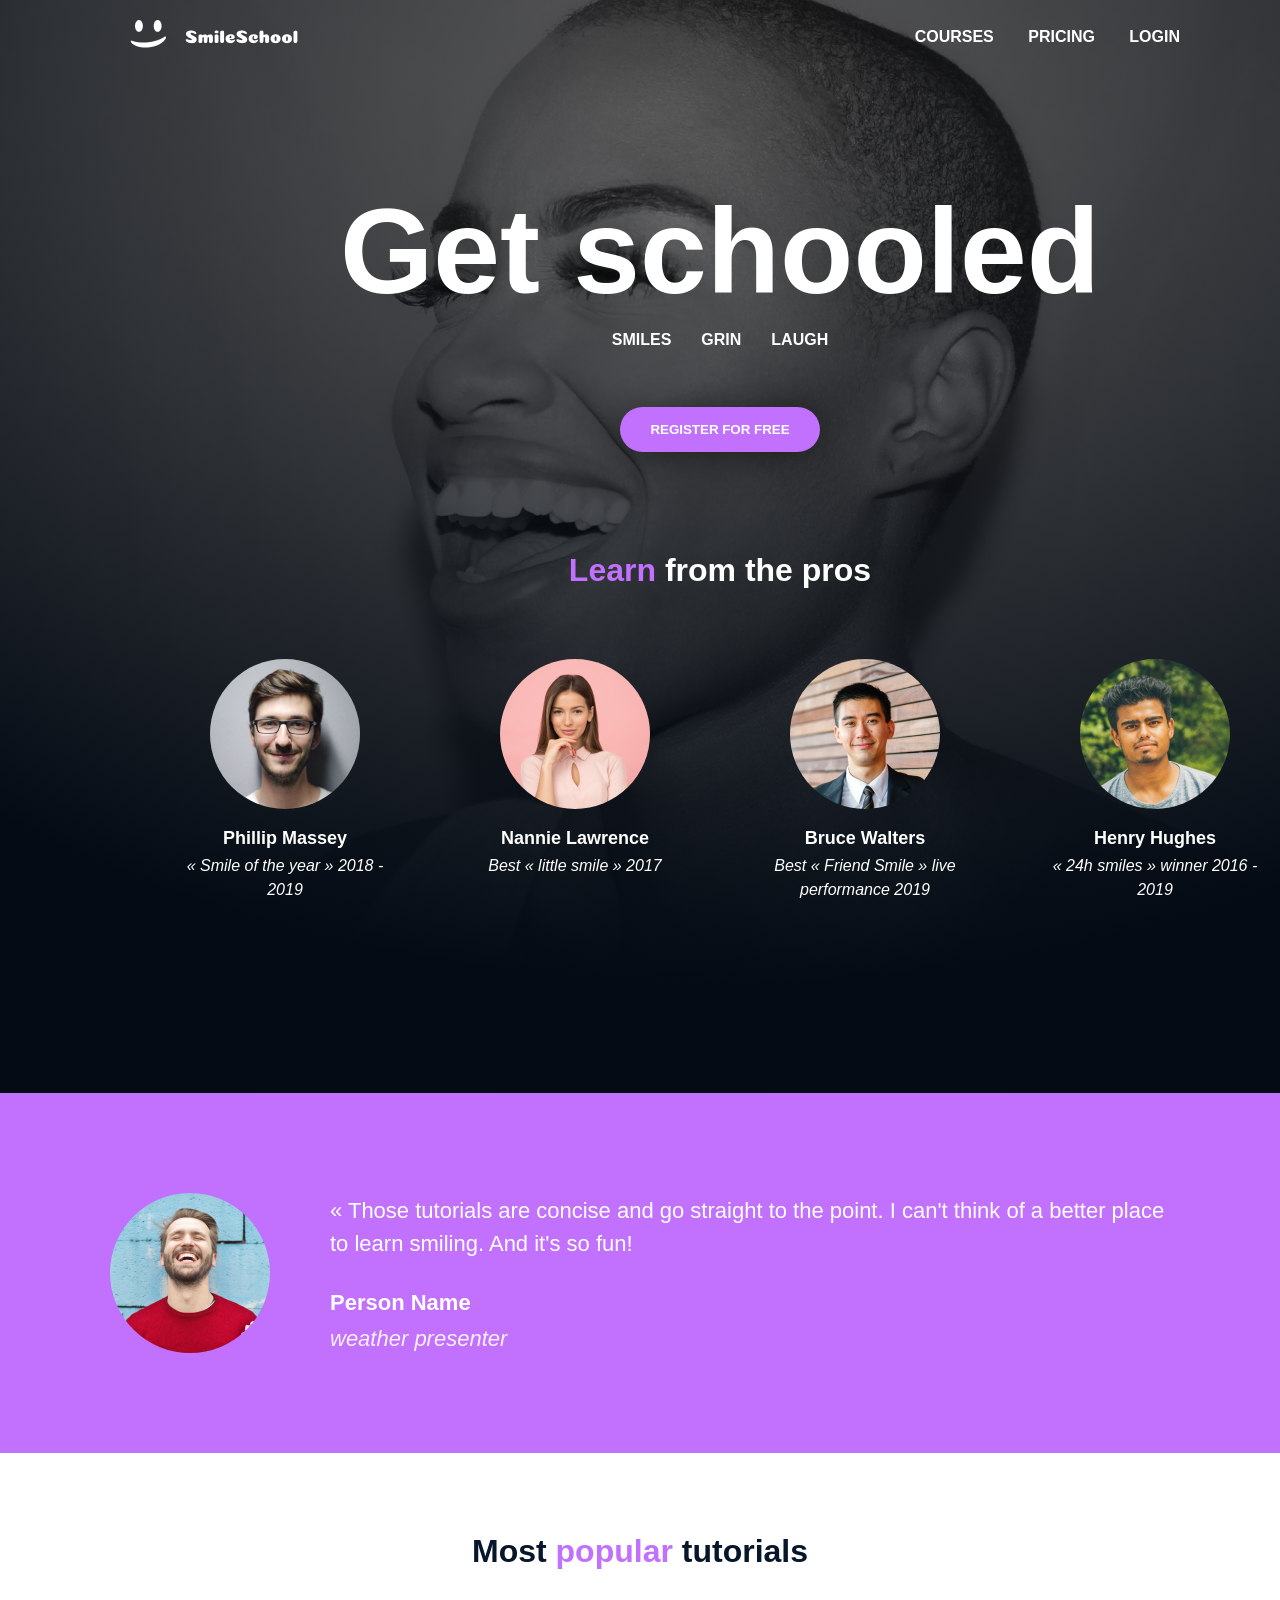
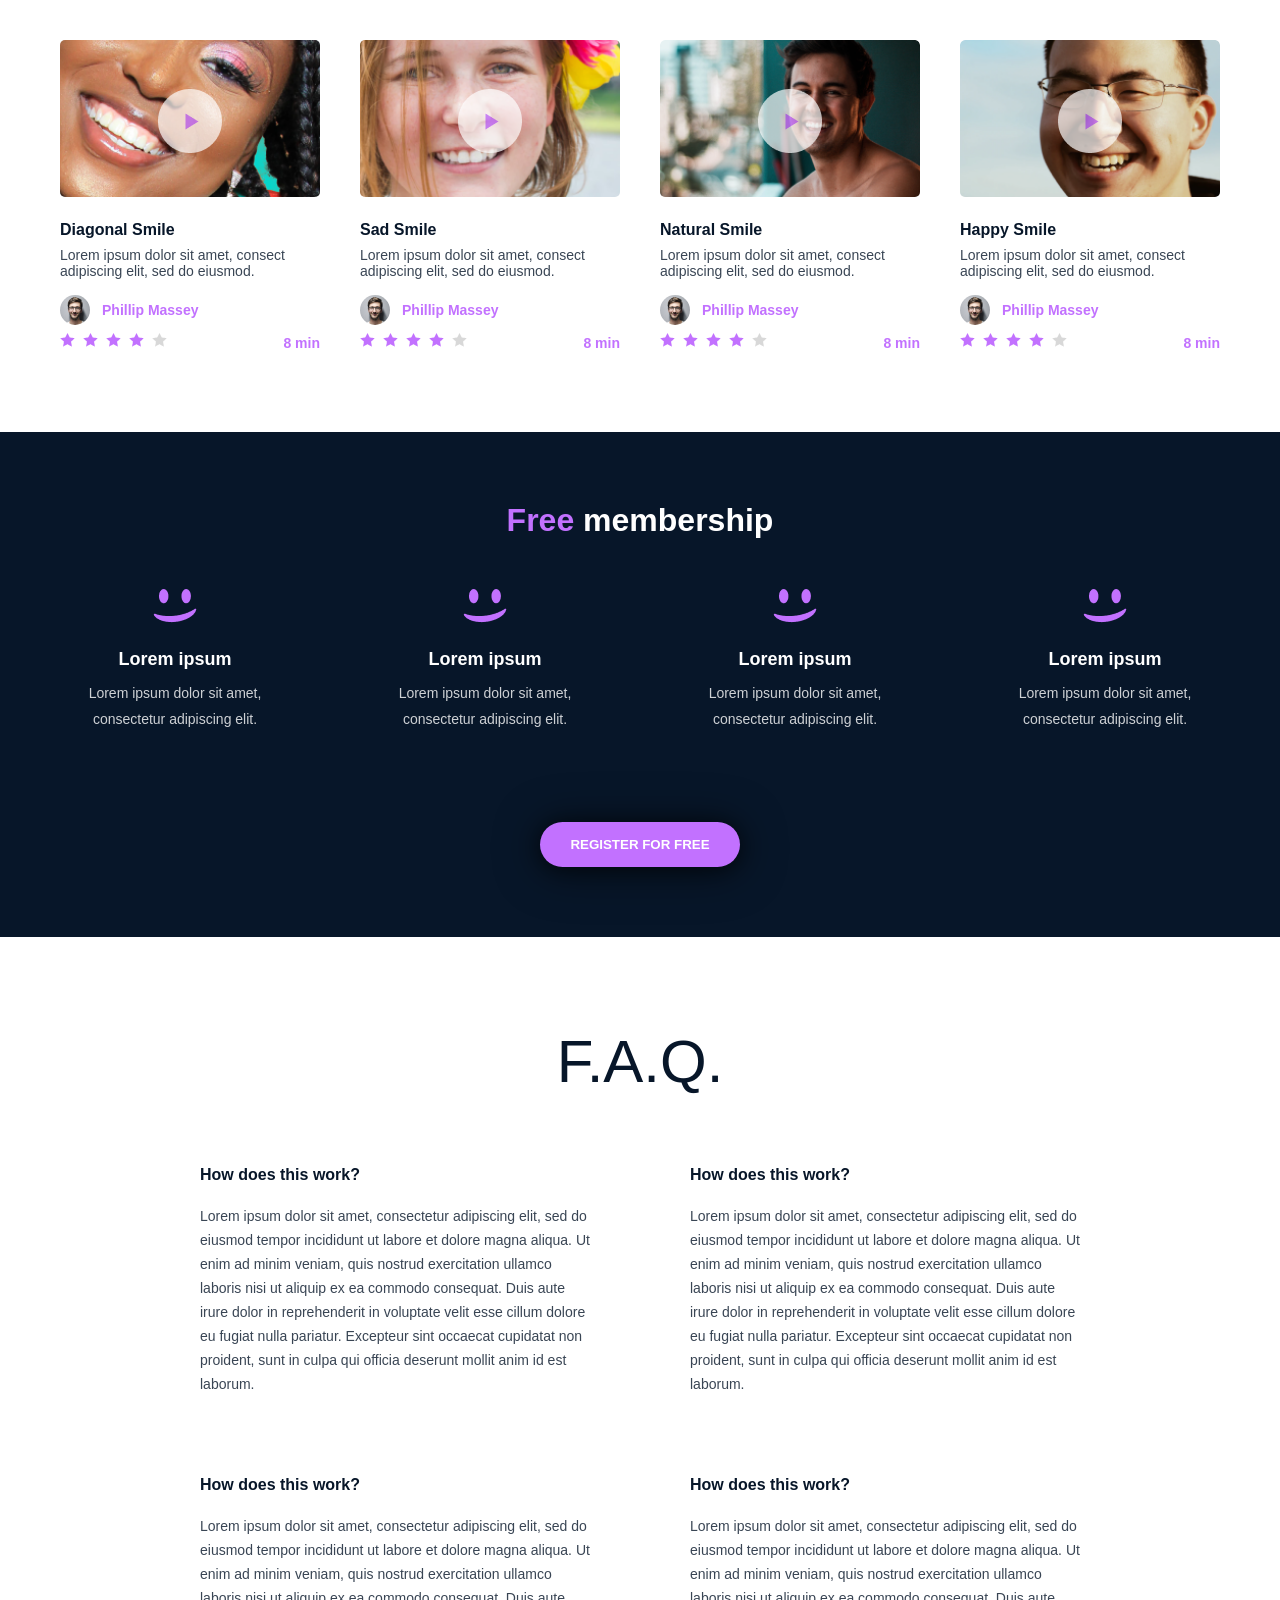
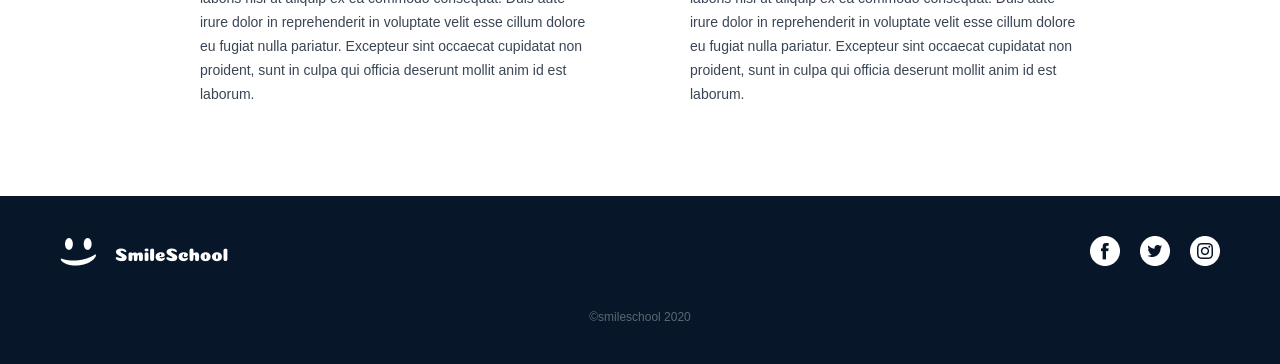
==== commit 563c5c29: "adding exercise 7 css advanced" ====
--- a/css_advanced/index.html
+++ b/css_advanced/index.html
@@ -167,17 +167,17 @@
             <p>Lorem ipsum dolor sit amet, consectetur adipiscing elit.</p>
           </div>
           <div class="membership-item">
-            <img src="./images/smile.png" alt="Membership Image 1" />
-            <h2>Lorem ipsum</h2>
-            <p>Lorem ipsum dolor sit amet, consectetur adipiscing elit.</p>
-          </div>
-          <div class="membership-item">
-            <img src="./images/smile.png" alt="Membership Image 1" />
-            <h2>Lorem ipsum</h2>
-            <p>Lorem ipsum dolor sit amet, consectetur adipiscing elit.</p>
-          </div>
-          <div class="membership-item">
-            <img src="./images/smile.png" alt="Membership Image 1" />
+            <img src="./images/smile.png" alt="Membership Image 2" />
+            <h2>Lorem ipsum</h2>
+            <p>Lorem ipsum dolor sit amet, consectetur adipiscing elit.</p>
+          </div>
+          <div class="membership-item">
+            <img src="./images/smile.png" alt="Membership Image 3" />
+            <h2>Lorem ipsum</h2>
+            <p>Lorem ipsum dolor sit amet, consectetur adipiscing elit.</p>
+          </div>
+          <div class="membership-item">
+            <img src="./images/smile.png" alt="Membership Image 4" />
             <h2>Lorem ipsum</h2>
             <p>Lorem ipsum dolor sit amet, consectetur adipiscing elit.</p>
           </div>
@@ -242,17 +242,17 @@
         </div>
       </section>
     </main>
-    <footer>
-      <div>
-        <div>
-          <img src="logo.png" alt="Company Logo" />
-          <div>
-            <a href="#"><img src="image1.png" alt="Link 1" /></a>
-            <a href="#"><img src="image2.png" alt="Link 2" /></a>
-            <a href="#"><img src="image3.png" alt="Link 3" /></a>
-          </div>
-        </div>
-        <p>TEXT</p>
+    <footer class="footer">
+      <div class="footer-container">
+        <div class="footer-content">
+          <img src="./images/logo.png" alt="Company Logo" class="footer-logo" />
+          <div class="social-media">
+            <a href="#"><img src="./images/facebook.png" alt="Facebook" /></a>
+            <a href="#"><img src="./images/twitter.png" alt="Twitter" /></a>
+            <a href="#"><img src="./images/instagram.png" alt="Instagram" /></a>
+          </div>
+        </div>
+        <p class="copyright-text">©smileschool 2020</p>
       </div>
     </footer>
   </body>
--- a/css_advanced/styles.css
+++ b/css_advanced/styles.css
@@ -402,3 +402,43 @@
   font-size: 14px;
   line-height: 24px;
 }
+
+/* Footer styles */
+
+.footer {
+  background: #071629;
+  padding: 40px 0;
+}
+
+.footer-container {
+  max-width: 1200px;
+  margin: 0 auto;
+  padding: 0 20px;
+}
+
+.footer-content {
+  display: flex;
+  justify-content: space-between;
+  align-items: center;
+  margin-bottom: 40px;
+}
+
+.footer-logo {
+  height: 30px;
+}
+
+.social-media {
+  display: flex;
+  gap: 20px;
+}
+
+.social-media img {
+  width: 30px;
+  height: 30px;
+}
+
+.copyright-text {
+  color: rgba(255, 255, 255, 0.35);
+  text-align: center;
+  font-size: 12px;
+}
